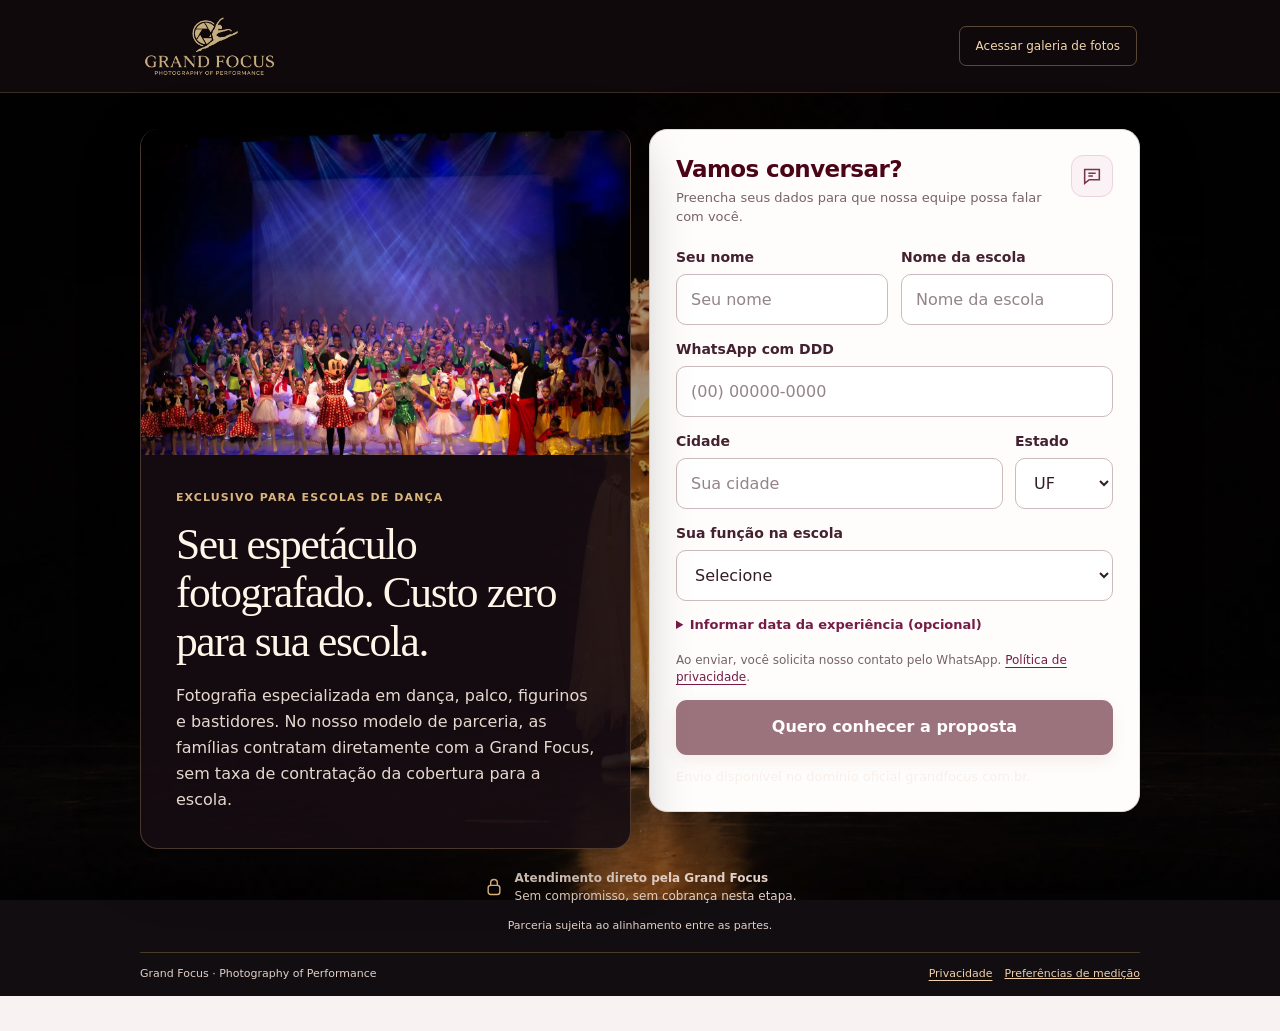
==== index.html @ 32902a0d "style: use wide desktop backdrop and feather portrait photo edges" ====
<!doctype html><html lang="pt-BR"><head><meta charset="utf-8"><meta name="viewport" content="width=device-width,initial-scale=1"><meta name="theme-color" content="#400617"><title>Fotografia de espetáculos de dança para escolas | Grand Focus</title><meta name="description" content="Fotografia especializada em dança, palco e bastidores. Conheça nosso modelo de parceria com escolas de dança."><link rel="canonical" href="https://www.grandfocus.com.br/"><link rel="icon" href="/assets/logo-icone.png"><meta property="og:title" content="Fotografia de espetáculos de dança para escolas | Grand Focus"><meta property="og:description" content="Fotografia especializada em dança, palco e bastidores. Conheça nosso modelo de parceria com escolas de dança."><meta property="og:url" content="https://www.grandfocus.com.br/"><link rel="stylesheet" href="/landing/form-first.css?v=20261119"><script src="/landing/config.js?v=20261119.3" defer></script><script src="/landing/landing.js?v=20261119.3" defer></script><style>.spectacle-cover{display:block;width:100%;height:auto;aspect-ratio:3/2;object-fit:cover;object-position:center bottom;background:#171124}@media(max-width:760px){.spectacle-cover{aspect-ratio:12/5;height:auto;object-position:center bottom}}</style><link rel="stylesheet" href="/landing/spectacle-carousel.css?v=3"><script defer src="/landing/spectacle-images.js?v=1"></script><script defer src="/landing/spectacle-carousel.js?v=3"></script></head><body class="gf-spectacle"><header class="brand"><div class="header-inner"><div class="brand-lockup"><img src="/assets/grand-focus-assinatura-ouro.png" alt="Grand Focus — Photography of Performance" width="194" height="62"></div><a class="header-note" style="text-decoration:underline;text-underline-offset:3px" href="https://galeria.grandfocus.com.br">Acessar galeria de fotos</a></div></header><main class="shell"><div class="composition"><section class="offer"><img class="spectacle-cover" src="/assets/capa-espetaculos.webp" width="1440" height="960" alt="Elenco de bailarinos reunido no palco ao final de um espetáculo de dança" fetchpriority="high" decoding="async"><div class="copy"><p class="eyebrow">EXCLUSIVO PARA ESCOLAS DE DANÇA</p><h1>Seu espetáculo fotografado. Custo zero para sua escola.</h1><p class="desc">Fotografia especializada em dança, palco, figurinos e bastidores. No nosso modelo de parceria, as famílias contratam diretamente com a Grand Focus, sem taxa de contratação da cobertura para a escola.</p></div></section><section class="form-panel" id="interesse"><div id="form-content"><div class="form-heading"><div><h2>Vamos conversar?</h2><p>Preencha seus dados para que nossa equipe possa falar com você.</p></div><span class="form-icon" aria-hidden="true"><svg viewBox="0 0 24 24" fill="none" stroke="currentColor" stroke-width="1.7" aria-hidden="true"><path d="M4 5h16v11H9l-5 4V5Z"/><path d="M8 9h8M8 12h5"/></svg></span></div><form id="lead-form" data-funnel="b2b" data-landing="b2b_spectacle_a" data-variant="a" data-offer="espetaculo" data-version="2026-11-18.2"><div class="fields"><label class="field "><span>Seu nome</span><input name="name" autocomplete="name" minlength="2" maxlength="100" required placeholder="Seu nome"></label><label class="field "><span>Nome da escola</span><input name="school_name" autocomplete="organization" minlength="2" maxlength="150" required placeholder="Nome da escola"></label><label class="field "><span>WhatsApp com DDD</span><input name="phone" type="tel" inputmode="tel" autocomplete="tel-national" maxlength="25" required placeholder="(00) 00000-0000"></label><div class="location"><label class="field "><span>Cidade</span><input name="city" autocomplete="address-level2" minlength="2" maxlength="100" required placeholder="Sua cidade"></label><label class="field "><span>Estado</span><select name="state" required><option value="">UF</option><option>AC</option><option>AL</option><option>AP</option><option>AM</option><option>BA</option><option>CE</option><option>DF</option><option>ES</option><option>GO</option><option>MA</option><option>MT</option><option>MS</option><option>MG</option><option>PA</option><option>PB</option><option>PR</option><option>PE</option><option>PI</option><option>RJ</option><option>RN</option><option>RS</option><option>RO</option><option>RR</option><option>SC</option><option>SP</option><option>SE</option><option>TO</option></select></label></div><label class="field "><span>Sua função na escola</span><select name="role" required><option value="">Selecione</option><option value="proprietaria">Proprietária(o)</option><option value="direcao">Direção</option><option value="coordenacao">Coordenação</option><option value="outra">Outra</option></select></label><input type="hidden" name="interest_type" value="espetaculo"><details class="optional"><summary>Informar data da experiência (opcional)</summary><label class="field "><span>Data prevista</span><input name="event_date" maxlength="100" placeholder="Ex.: 15 de dezembro"></label></details></div><div class="hp" aria-hidden="true"><label>Deixe vazio<input name="website" tabindex="-1" autocomplete="off"></label></div><p class="legal">Ao enviar, você solicita nosso contato pelo WhatsApp. <a href="/privacidade/">Política de privacidade</a>.</p><button type="submit" class="submit">Quero conhecer a proposta</button><p id="form-message" role="status" tabindex="-1"></p></form></div><div id="thank-you" class="thank-you" hidden tabindex="-1"><span class="tick">✓</span><h2>Recebemos seu interesse!</h2><p>Nossa equipe entrará em contato pelo WhatsApp para conhecer sua escola e apresentar nossa proposta.</p><p id="success-detail" class="legal"></p><a id="whatsapp-next" class="submit" hidden target="_blank" rel="noopener">Conversar no WhatsApp</a><span class="legal">Sem cobrança ou reserva automática.</span></div></section></div><div class="trust"><svg viewBox="0 0 24 24" fill="none" stroke="currentColor" stroke-width="1.7" aria-hidden="true"><rect x="5" y="10" width="14" height="11" rx="3"/><path d="M8 10V7a4 4 0 0 1 8 0v3"/></svg><div><strong>Atendimento direto pela Grand Focus</strong><span>Sem compromisso, sem cobrança nesta etapa.</span></div></div><p class="condition">Parceria sujeita ao alinhamento entre as partes.</p><footer><span>Grand Focus · Photography of Performance</span><div><a href="/privacidade/">Privacidade</a><button id="privacy-settings" type="button">Preferências de medição</button></div></footer><section id="consent" class="consent" hidden><h3>Preferências de medição</h3><p>O formulário funciona sem rastreamento. Você pode aceitar ou recusar a medição. A medição publicitária está desativada no momento.</p><div><button id="consent-no" type="button">Recusar</button><button id="consent-yes" type="button">Aceitar medição</button></div></section></main></body></html>
---- landing/form-first.css ----
/* Visual adapted directly from the approved Grand Focus contracting experiences:
   wine header, paper background, white rounded cards and readable form controls. */
:root{font-family:system-ui,-apple-system,"Segoe UI",sans-serif;--wine:#4b0416;--deep:#400617;--gold:#b58b45;--paper:#f8f3f2;--ink:#39232e;--muted:#76636b;--border:#e6d9d7;color-scheme:light;background:var(--paper);color:var(--ink)}
*{box-sizing:border-box}[hidden]{display:none!important}html{scroll-behavior:smooth}body{margin:0;min-height:100vh;font-size:16px;line-height:1.5;background:radial-gradient(ellipse at 50% 0%,#fffcf6 0%,#f8f3f2 56%)}input,select,button{font:inherit}a{color:#751c46;text-underline-offset:3px}button{cursor:pointer}button:disabled{opacity:.55;cursor:wait}button:focus-visible,a:focus-visible,input:focus-visible,select:focus-visible,summary:focus-visible{outline:3px solid #b98347;outline-offset:3px}
.brand{background:linear-gradient(110deg,#400617,#580e2d 58%,#400617);border-bottom:1px solid #b58b4590;color:#f0d4b0}.header-inner{max-width:1040px;min-height:76px;margin:0 auto;padding:12px 23px;display:flex;align-items:center;justify-content:space-between;gap:16px}.brand-lockup{display:flex;align-items:center;gap:11px}.brand-lockup img{width:44px;height:44px;object-fit:contain}.brand-lockup strong{font:600 25px/1.12 Georgia,"Times New Roman",serif;letter-spacing:.025em}.brand-lockup small{display:block;font-size:8px;font-weight:500;letter-spacing:.14em;margin-top:4px}.header-note{font-size:12px;color:#eed6b6}
.shell{width:min(100% - 32px,1000px);margin:20px auto 35px}.preview{font-size:11px;color:#776253;margin:0 4px 10px;text-align:right}.composition{display:grid;grid-template-columns:minmax(0,.88fr) minmax(0,1.12fr);gap:18px;align-items:start}.offer,.form-panel{min-width:0;background:#fff;border:1px solid var(--border);border-radius:18px;box-shadow:0 8px 26px #4b041608}.offer{position:relative;overflow:hidden;isolation:isolate;border-top:4px solid #783450;background:linear-gradient(128deg,#fffcf7,#fff 68%,#fff8f1);box-shadow:0 15px 34px #4b041610}.offer:after{content:"";position:absolute;top:-190px;right:-178px;width:300px;height:300px;border:1px solid #b58b4533;border-radius:50%;box-shadow:0 0 0 24px #b58b4509,0 0 0 52px #b58b4506;z-index:-1;pointer-events:none}.copy{padding:clamp(22px,3.2vw,35px)}.eyebrow{color:#956f48;letter-spacing:.10em;font-weight:750;font-size:11px;margin:0 0 13px}.copy h1{font:500 clamp(31px,3.4vw,45px)/1.12 Georgia,"Times New Roman",serif;color:var(--wine);letter-spacing:-.032em;margin:0 0 17px}.desc{font-size:16px;line-height:1.63;color:#584650;margin:0 0 22px}.region{display:flex;align-items:center;gap:9px;margin:0;color:#754f35;font-size:12px;line-height:1.4}.region svg{width:19px;height:19px;flex:none;color:#a37b49}.region span{padding:8px 0;border-top:1px solid #e9d9c4;border-bottom:1px solid #e9d9c4;flex:1}
.form-panel{padding:25px 26px}.form-heading{display:flex;justify-content:space-between;gap:10px;align-items:flex-start;margin-bottom:21px}.form-heading h2{font-size:23px;color:var(--wine);letter-spacing:-.025em;line-height:1.25;margin:0 0 5px;font-weight:750}.form-heading p{font-size:13px;color:var(--muted);line-height:1.45;margin:0}.form-icon{display:grid;width:42px;height:42px;place-items:center;flex:none;background:#fbf2f5;border:1px solid #ead4dd;border-radius:12px;color:#783450}.form-icon svg{width:22px;height:22px}.fields{display:grid;gap:14px}.field{display:block;min-width:0}.field span{font-size:14px;font-weight:650;color:#442131;display:block;margin:0 0 6px}.field input,.field select{display:block;width:100%;min-width:0;min-height:51px;border:1px solid #cbbabe;border-radius:10px;padding:13px 14px;background:#fff;color:#311e29;font-size:16px;line-height:1.3}.field input::placeholder{color:#93838a}.field input:focus,.field select:focus{border-color:#855674;box-shadow:0 0 0 3px #af7b9220;outline:none}.location{display:grid;grid-template-columns:minmax(0,1fr) 98px;gap:12px}.optional{font-size:13px;color:#751c46;margin:0 0 1px}.optional summary{cursor:pointer;font-weight:600}.optional .field{margin-top:12px}.check{display:flex;align-items:flex-start;gap:10px;font-size:14px;color:#513845}.check input{width:19px;height:19px;flex:none;accent-color:#651733;margin:2px 0 0}.legal{font-size:12px;color:#76636b;line-height:1.45;margin:16px 0 13px}.submit{display:block;width:100%;min-height:55px;text-align:center;text-decoration:none;background:#4b0416;color:#fff;border:0;border-radius:11px;padding:14px 17px;box-shadow:0 6px 17px #4b041621;font-size:16px;font-weight:750;line-height:1.35}.submit:hover{background:#79253b}.hp{position:absolute;width:1px;height:1px;overflow:hidden;clip-path:inset(50%)}#form-message{font-size:13px;margin:12px 0 0}#form-message:empty{display:none}#form-message[data-error=true]{background:#fff0f0;color:#a7192a;border:1px solid #e4b3b3;border-radius:8px;padding:10px}
.test-tools{display:flex;align-items:center;flex-wrap:wrap;gap:8px;margin-top:15px;padding-top:12px;border-top:1px solid #eee4e5}#test-note{margin:0;font-size:11px;color:#8a7275}#test-fill{border:1px solid #d4bfc9;border-radius:7px;background:#fff;color:var(--wine);padding:7px 10px;font-size:12px;font-weight:600;min-height:34px}.trust{display:flex;align-items:center;justify-content:center;gap:11px;margin:20px 0 0;color:#66545b}.trust svg{width:20px;height:20px;color:#957245;flex:none}.trust strong,.trust span{display:block;font-size:12px;line-height:1.5}.trust strong{color:#563144;font-weight:650}.condition{font-size:11px;text-align:center;color:#806b70;line-height:1.55;margin:12px auto 18px;max-width:650px}footer{border-top:1px solid #e6d9d7;padding:13px 0;display:flex;justify-content:space-between;gap:12px;flex-wrap:wrap;font-size:11px;color:#806b70}footer div{display:flex;flex-wrap:wrap;gap:12px}footer button{color:#751c46;background:transparent;border:0;text-decoration:underline;padding:0;font-size:inherit}.consent{padding:16px 20px;background:#fff;border:1px solid var(--border);border-radius:13px}.consent h3{font-size:16px;margin:0;color:var(--wine)}.consent p{font-size:13px;color:var(--muted)}.consent button{background:#fff;border:1px solid #d4bfc9;color:var(--wine);border-radius:9px;padding:10px 13px;margin-right:6px;font-weight:650;min-height:44px}.thank-you{text-align:center;padding:26px 7px}.tick{width:60px;height:60px;margin:0 auto 15px;border:1px solid #bad5c0;border-radius:50%;display:grid;place-items:center;color:#25663d;background:#f0faf3;font-size:30px}.thank-you h2{color:var(--wine);font:500 33px/1.12 Georgia,serif}.thank-you p{color:var(--muted);font-size:15px}.thank-you span.legal{display:block;margin-top:15px}
@media(min-width:850px){.fields{grid-template-columns:repeat(2,minmax(0,1fr));gap:14px 13px}.location,.optional,.check,.fields>.field:has(input[name=phone]){grid-column:1/-1}.fields>.field:has(input[name=name]):only-child{grid-column:1/-1}.fields>.field:has(select[name=role]){grid-column:1/-1}.fields>.field:has(select[name=interest_type]){grid-column:1/-1}.fields>input[type=hidden]{display:none}}
@media(max-width:760px){.header-inner{min-height:60px;padding:11px 15px}.brand-lockup{gap:8px}.brand-lockup img{height:35px;width:35px}.brand-lockup strong{font-size:20px}.brand-lockup small{font-size:7px;letter-spacing:.09em}.header-note{font-size:10px;max-width:85px;text-align:right}.shell{width:min(100% - 22px,600px);margin:9px auto 24px}.preview{font-size:10px;text-align:center;margin-bottom:8px}.composition{display:flex;flex-direction:column;gap:11px}.offer,.form-panel{width:100%;border-radius:15px}.copy{padding:18px 17px 17px}.eyebrow{font-size:10px;margin-bottom:8px}.copy h1{font-size:clamp(28px,7.6vw,36px);line-height:1.13;margin:0 0 11px}.desc{font-size:14px;line-height:1.55;margin:0 0 13px}.region{font-size:11px;gap:7px}.region span{padding:6px 0}.form-panel{padding:18px 16px}.form-heading{margin-bottom:16px}.form-heading h2{font-size:21px}.form-heading p{font-size:12px}.form-icon{width:36px;height:36px}.form-icon svg{width:19px;height:19px}.field span{font-size:14px}.fields{gap:12px}.trust{margin-top:17px}.condition{padding:0 7px}footer{justify-content:center;text-align:center}.submit{font-size:16px}.location{grid-template-columns:minmax(0,1fr) 83px;gap:8px}}
@media(prefers-reduced-motion:reduce){html{scroll-behavior:auto}}
---- landing/spectacle-carousel.css ----
/* Spectacle pages only; fixed background and unobtrusive slide strip. */
body.gf-spectacle{background:#110d10;color:#f8efe8;position:relative;isolation:isolate}
body.gf-spectacle::before{content:"";position:fixed;inset:0;z-index:-1;pointer-events:none;background:linear-gradient(90deg,rgba(15,10,13,.95) 0%,rgba(15,10,13,.79) 29%,rgba(15,10,13,.38) 70%,rgba(15,10,13,.48) 100%),url("/assets/espetaculos-carousel/foto-10.webp") 87% 45%/auto 115% no-repeat #100b0e}
.gf-spectacle .brand{background:rgba(20,12,16,.76);border-bottom:1px solid #e8b97833}
.gf-spectacle .header-inner{min-height:92px}
.gf-spectacle .brand-lockup img{width:194px;height:62px;object-fit:contain;object-position:left center}
.gf-spectacle .header-note{color:#f2d8ae;text-decoration:none!important;border:1px solid #d4af7760;border-radius:7px;padding:10px 16px;font-size:12px;max-width:none}
.gf-spectacle .shell{margin-top:36px}
.gf-spectacle .offer{border:1px solid #d9b27d44;border-top:0;background:rgba(22,13,18,.91);box-shadow:0 18px 60px #0005}
.gf-spectacle .offer::after{display:none}
.gf-spectacle .copy h1{color:#fff6e9}
.gf-spectacle .eyebrow{color:#d9b47e}
.gf-spectacle .desc{color:#e7d8cf;margin-bottom:0}
.gf-spectacle .form-panel{background:#fffdfb;box-shadow:0 18px 60px #0005}
.gf-spectacle .trust,.gf-spectacle .trust strong,.gf-spectacle .condition,.gf-spectacle footer,.gf-spectacle .preview{color:#e2d0c5}
.gf-spectacle .trust svg{color:#e4bd85}
.gf-spectacle footer{border-color:#e8b97844}
.gf-spectacle footer a,.gf-spectacle footer button{color:#f0d1a9}
.gf-hero-carousel{position:relative;overflow:hidden;background:#080608;isolation:isolate;aspect-ratio:3/2}
.gf-hero-track{width:100%;height:100%;display:flex;overflow-x:auto;overflow-y:hidden;scroll-snap-type:x mandatory;scrollbar-width:none;overscroll-behavior-x:contain;touch-action:pan-x pan-y;cursor:grab}
.gf-hero-track::-webkit-scrollbar{display:none}
.gf-hero-track.gf-dragging{scroll-snap-type:none;cursor:grabbing;user-select:none}
.gf-hero-track:focus-visible{outline:2px solid #e9c18c;outline-offset:-3px}
.gf-hero-slide{flex:0 0 100%;height:100%;min-width:0;position:relative;scroll-snap-align:center;scroll-snap-stop:always;overflow:hidden;background:#080608}
.gf-hero-slide img,.gf-hero-slide img.spectacle-cover{display:block;width:100%;height:100%;aspect-ratio:auto;object-fit:contain;object-position:center;user-select:none;-webkit-user-drag:none}
.gf-spectacle .offer>img.spectacle-cover{aspect-ratio:3/2;object-fit:contain;background:#080608}
@media(min-width:761px){body.gf-spectacle::before{background:linear-gradient(180deg,rgba(8,6,8,.12),rgba(8,6,8,.26)),url("/assets/fundo-bailarina-desktop.webp") center center/cover no-repeat #080608}}
@media(min-width:1000px){.gf-spectacle .composition{grid-template-columns:minmax(0,1fr) minmax(0,1fr)}}
@media(max-width:760px){.gf-spectacle .header-inner{min-height:68px}.gf-spectacle .brand-lockup img{width:145px;height:47px}.gf-spectacle .header-note{font-size:10px;padding:8px 10px;text-align:center}.gf-spectacle .shell{margin-top:12px}body.gf-spectacle::before{background:linear-gradient(180deg,#100b0e99,#100b0ebd),url("/assets/espetaculos-carousel/foto-10.webp") center top/cover no-repeat #100b0e}}
@media(prefers-reduced-motion:reduce){.gf-hero-track{scroll-behavior:auto!important}}

/* Portrait photographs blend into the dark slide only at the actual photo edges. */
.gf-hero-slide.gf-portrait{display:flex;justify-content:center;align-items:center}
.gf-hero-slide.gf-portrait img{flex:0 0 auto;width:auto;height:100%;max-width:100%;object-fit:contain;-webkit-mask-image:linear-gradient(to right,transparent 0%,rgba(0,0,0,.82) 3%,#000 7%,#000 93%,rgba(0,0,0,.82) 97%,transparent 100%);mask-image:linear-gradient(to right,transparent 0%,rgba(0,0,0,.82) 3%,#000 7%,#000 93%,rgba(0,0,0,.82) 97%,transparent 100%)}
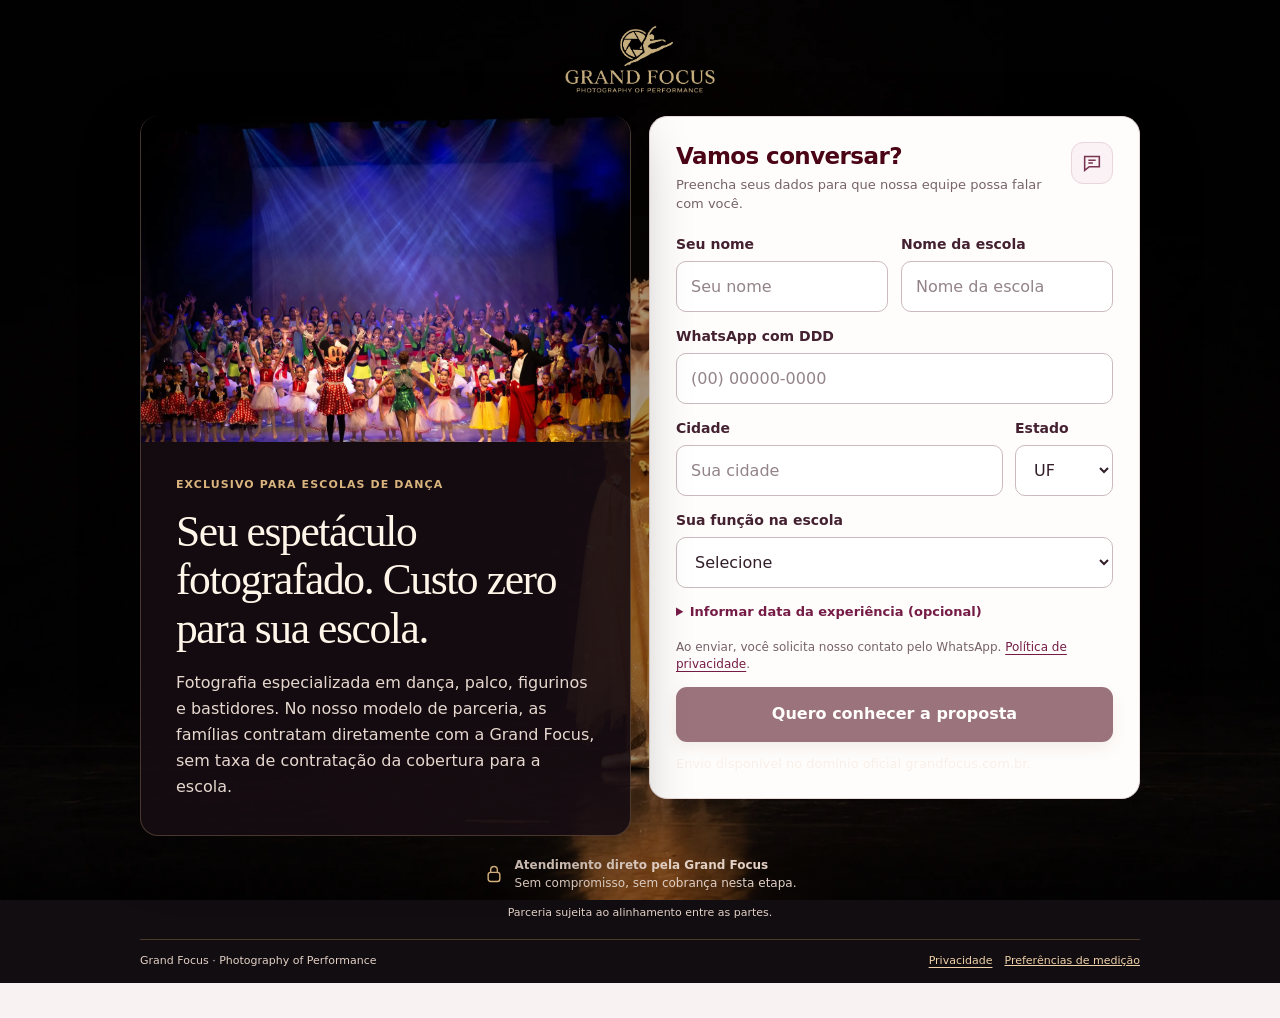
==== commit 6b5b96dc: "style: integrate Grand Focus masthead with page background and remove gallery CTA" ====
--- a/index.html
+++ b/index.html
@@ -1 +1 @@
-<!doctype html><html lang="pt-BR"><head><meta charset="utf-8"><meta name="viewport" content="width=device-width,initial-scale=1"><meta name="theme-color" content="#400617"><title>Fotografia de espetáculos de dança para escolas | Grand Focus</title><meta name="description" content="Fotografia especializada em dança, palco e bastidores. Conheça nosso modelo de parceria com escolas de dança."><link rel="canonical" href="https://www.grandfocus.com.br/"><link rel="icon" href="/assets/logo-icone.png"><meta property="og:title" content="Fotografia de espetáculos de dança para escolas | Grand Focus"><meta property="og:description" content="Fotografia especializada em dança, palco e bastidores. Conheça nosso modelo de parceria com escolas de dança."><meta property="og:url" content="https://www.grandfocus.com.br/"><link rel="stylesheet" href="/landing/form-first.css?v=20261119"><script src="/landing/config.js?v=20261119.3" defer></script><script src="/landing/landing.js?v=20261119.3" defer></script><style>.spectacle-cover{display:block;width:100%;height:auto;aspect-ratio:3/2;object-fit:cover;object-position:center bottom;background:#171124}@media(max-width:760px){.spectacle-cover{aspect-ratio:12/5;height:auto;object-position:center bottom}}</style><link rel="stylesheet" href="/landing/spectacle-carousel.css?v=3"><script defer src="/landing/spectacle-images.js?v=1"></script><script defer src="/landing/spectacle-carousel.js?v=3"></script></head><body class="gf-spectacle"><header class="brand"><div class="header-inner"><div class="brand-lockup"><img src="/assets/grand-focus-assinatura-ouro.png" alt="Grand Focus — Photography of Performance" width="194" height="62"></div><a class="header-note" style="text-decoration:underline;text-underline-offset:3px" href="https://galeria.grandfocus.com.br">Acessar galeria de fotos</a></div></header><main class="shell"><div class="composition"><section class="offer"><img class="spectacle-cover" src="/assets/capa-espetaculos.webp" width="1440" height="960" alt="Elenco de bailarinos reunido no palco ao final de um espetáculo de dança" fetchpriority="high" decoding="async"><div class="copy"><p class="eyebrow">EXCLUSIVO PARA ESCOLAS DE DANÇA</p><h1>Seu espetáculo fotografado. Custo zero para sua escola.</h1><p class="desc">Fotografia especializada em dança, palco, figurinos e bastidores. No nosso modelo de parceria, as famílias contratam diretamente com a Grand Focus, sem taxa de contratação da cobertura para a escola.</p></div></section><section class="form-panel" id="interesse"><div id="form-content"><div class="form-heading"><div><h2>Vamos conversar?</h2><p>Preencha seus dados para que nossa equipe possa falar com você.</p></div><span class="form-icon" aria-hidden="true"><svg viewBox="0 0 24 24" fill="none" stroke="currentColor" stroke-width="1.7" aria-hidden="true"><path d="M4 5h16v11H9l-5 4V5Z"/><path d="M8 9h8M8 12h5"/></svg></span></div><form id="lead-form" data-funnel="b2b" data-landing="b2b_spectacle_a" data-variant="a" data-offer="espetaculo" data-version="2026-11-18.2"><div class="fields"><label class="field "><span>Seu nome</span><input name="name" autocomplete="name" minlength="2" maxlength="100" required placeholder="Seu nome"></label><label class="field "><span>Nome da escola</span><input name="school_name" autocomplete="organization" minlength="2" maxlength="150" required placeholder="Nome da escola"></label><label class="field "><span>WhatsApp com DDD</span><input name="phone" type="tel" inputmode="tel" autocomplete="tel-national" maxlength="25" required placeholder="(00) 00000-0000"></label><div class="location"><label class="field "><span>Cidade</span><input name="city" autocomplete="address-level2" minlength="2" maxlength="100" required placeholder="Sua cidade"></label><label class="field "><span>Estado</span><select name="state" required><option value="">UF</option><option>AC</option><option>AL</option><option>AP</option><option>AM</option><option>BA</option><option>CE</option><option>DF</option><option>ES</option><option>GO</option><option>MA</option><option>MT</option><option>MS</option><option>MG</option><option>PA</option><option>PB</option><option>PR</option><option>PE</option><option>PI</option><option>RJ</option><option>RN</option><option>RS</option><option>RO</option><option>RR</option><option>SC</option><option>SP</option><option>SE</option><option>TO</option></select></label></div><label class="field "><span>Sua função na escola</span><select name="role" required><option value="">Selecione</option><option value="proprietaria">Proprietária(o)</option><option value="direcao">Direção</option><option value="coordenacao">Coordenação</option><option value="outra">Outra</option></select></label><input type="hidden" name="interest_type" value="espetaculo"><details class="optional"><summary>Informar data da experiência (opcional)</summary><label class="field "><span>Data prevista</span><input name="event_date" maxlength="100" placeholder="Ex.: 15 de dezembro"></label></details></div><div class="hp" aria-hidden="true"><label>Deixe vazio<input name="website" tabindex="-1" autocomplete="off"></label></div><p class="legal">Ao enviar, você solicita nosso contato pelo WhatsApp. <a href="/privacidade/">Política de privacidade</a>.</p><button type="submit" class="submit">Quero conhecer a proposta</button><p id="form-message" role="status" tabindex="-1"></p></form></div><div id="thank-you" class="thank-you" hidden tabindex="-1"><span class="tick">✓</span><h2>Recebemos seu interesse!</h2><p>Nossa equipe entrará em contato pelo WhatsApp para conhecer sua escola e apresentar nossa proposta.</p><p id="success-detail" class="legal"></p><a id="whatsapp-next" class="submit" hidden target="_blank" rel="noopener">Conversar no WhatsApp</a><span class="legal">Sem cobrança ou reserva automática.</span></div></section></div><div class="trust"><svg viewBox="0 0 24 24" fill="none" stroke="currentColor" stroke-width="1.7" aria-hidden="true"><rect x="5" y="10" width="14" height="11" rx="3"/><path d="M8 10V7a4 4 0 0 1 8 0v3"/></svg><div><strong>Atendimento direto pela Grand Focus</strong><span>Sem compromisso, sem cobrança nesta etapa.</span></div></div><p class="condition">Parceria sujeita ao alinhamento entre as partes.</p><footer><span>Grand Focus · Photography of Performance</span><div><a href="/privacidade/">Privacidade</a><button id="privacy-settings" type="button">Preferências de medição</button></div></footer><section id="consent" class="consent" hidden><h3>Preferências de medição</h3><p>O formulário funciona sem rastreamento. Você pode aceitar ou recusar a medição. A medição publicitária está desativada no momento.</p><div><button id="consent-no" type="button">Recusar</button><button id="consent-yes" type="button">Aceitar medição</button></div></section></main></body></html>+<!doctype html><html lang="pt-BR"><head><meta charset="utf-8"><meta name="viewport" content="width=device-width,initial-scale=1"><meta name="theme-color" content="#400617"><title>Fotografia de espetáculos de dança para escolas | Grand Focus</title><meta name="description" content="Fotografia especializada em dança, palco e bastidores. Conheça nosso modelo de parceria com escolas de dança."><link rel="canonical" href="https://www.grandfocus.com.br/"><link rel="icon" href="/assets/logo-icone.png"><meta property="og:title" content="Fotografia de espetáculos de dança para escolas | Grand Focus"><meta property="og:description" content="Fotografia especializada em dança, palco e bastidores. Conheça nosso modelo de parceria com escolas de dança."><meta property="og:url" content="https://www.grandfocus.com.br/"><link rel="stylesheet" href="/landing/form-first.css?v=20261119"><script src="/landing/config.js?v=20261119.3" defer></script><script src="/landing/landing.js?v=20261119.3" defer></script><style>.spectacle-cover{display:block;width:100%;height:auto;aspect-ratio:3/2;object-fit:cover;object-position:center bottom;background:#171124}@media(max-width:760px){.spectacle-cover{aspect-ratio:12/5;height:auto;object-position:center bottom}}</style><link rel="stylesheet" href="/landing/spectacle-carousel.css?v=4"><script defer src="/landing/spectacle-images.js?v=1"></script><script defer src="/landing/spectacle-carousel.js?v=3"></script></head><body class="gf-spectacle"><header class="gf-integrated-brand" aria-label="Grand Focus"><img src="/assets/grand-focus-assinatura-ouro.png" alt="Grand Focus — Photography of Performance" width="216" height="69" decoding="async"></header><main class="shell"><div class="composition"><section class="offer"><img class="spectacle-cover" src="/assets/capa-espetaculos.webp" width="1440" height="960" alt="Elenco de bailarinos reunido no palco ao final de um espetáculo de dança" fetchpriority="high" decoding="async"><div class="copy"><p class="eyebrow">EXCLUSIVO PARA ESCOLAS DE DANÇA</p><h1>Seu espetáculo fotografado. Custo zero para sua escola.</h1><p class="desc">Fotografia especializada em dança, palco, figurinos e bastidores. No nosso modelo de parceria, as famílias contratam diretamente com a Grand Focus, sem taxa de contratação da cobertura para a escola.</p></div></section><section class="form-panel" id="interesse"><div id="form-content"><div class="form-heading"><div><h2>Vamos conversar?</h2><p>Preencha seus dados para que nossa equipe possa falar com você.</p></div><span class="form-icon" aria-hidden="true"><svg viewBox="0 0 24 24" fill="none" stroke="currentColor" stroke-width="1.7" aria-hidden="true"><path d="M4 5h16v11H9l-5 4V5Z"/><path d="M8 9h8M8 12h5"/></svg></span></div><form id="lead-form" data-funnel="b2b" data-landing="b2b_spectacle_a" data-variant="a" data-offer="espetaculo" data-version="2026-11-18.2"><div class="fields"><label class="field "><span>Seu nome</span><input name="name" autocomplete="name" minlength="2" maxlength="100" required placeholder="Seu nome"></label><label class="field "><span>Nome da escola</span><input name="school_name" autocomplete="organization" minlength="2" maxlength="150" required placeholder="Nome da escola"></label><label class="field "><span>WhatsApp com DDD</span><input name="phone" type="tel" inputmode="tel" autocomplete="tel-national" maxlength="25" required placeholder="(00) 00000-0000"></label><div class="location"><label class="field "><span>Cidade</span><input name="city" autocomplete="address-level2" minlength="2" maxlength="100" required placeholder="Sua cidade"></label><label class="field "><span>Estado</span><select name="state" required><option value="">UF</option><option>AC</option><option>AL</option><option>AP</option><option>AM</option><option>BA</option><option>CE</option><option>DF</option><option>ES</option><option>GO</option><option>MA</option><option>MT</option><option>MS</option><option>MG</option><option>PA</option><option>PB</option><option>PR</option><option>PE</option><option>PI</option><option>RJ</option><option>RN</option><option>RS</option><option>RO</option><option>RR</option><option>SC</option><option>SP</option><option>SE</option><option>TO</option></select></label></div><label class="field "><span>Sua função na escola</span><select name="role" required><option value="">Selecione</option><option value="proprietaria">Proprietária(o)</option><option value="direcao">Direção</option><option value="coordenacao">Coordenação</option><option value="outra">Outra</option></select></label><input type="hidden" name="interest_type" value="espetaculo"><details class="optional"><summary>Informar data da experiência (opcional)</summary><label class="field "><span>Data prevista</span><input name="event_date" maxlength="100" placeholder="Ex.: 15 de dezembro"></label></details></div><div class="hp" aria-hidden="true"><label>Deixe vazio<input name="website" tabindex="-1" autocomplete="off"></label></div><p class="legal">Ao enviar, você solicita nosso contato pelo WhatsApp. <a href="/privacidade/">Política de privacidade</a>.</p><button type="submit" class="submit">Quero conhecer a proposta</button><p id="form-message" role="status" tabindex="-1"></p></form></div><div id="thank-you" class="thank-you" hidden tabindex="-1"><span class="tick">✓</span><h2>Recebemos seu interesse!</h2><p>Nossa equipe entrará em contato pelo WhatsApp para conhecer sua escola e apresentar nossa proposta.</p><p id="success-detail" class="legal"></p><a id="whatsapp-next" class="submit" hidden target="_blank" rel="noopener">Conversar no WhatsApp</a><span class="legal">Sem cobrança ou reserva automática.</span></div></section></div><div class="trust"><svg viewBox="0 0 24 24" fill="none" stroke="currentColor" stroke-width="1.7" aria-hidden="true"><rect x="5" y="10" width="14" height="11" rx="3"/><path d="M8 10V7a4 4 0 0 1 8 0v3"/></svg><div><strong>Atendimento direto pela Grand Focus</strong><span>Sem compromisso, sem cobrança nesta etapa.</span></div></div><p class="condition">Parceria sujeita ao alinhamento entre as partes.</p><footer><span>Grand Focus · Photography of Performance</span><div><a href="/privacidade/">Privacidade</a><button id="privacy-settings" type="button">Preferências de medição</button></div></footer><section id="consent" class="consent" hidden><h3>Preferências de medição</h3><p>O formulário funciona sem rastreamento. Você pode aceitar ou recusar a medição. A medição publicitária está desativada no momento.</p><div><button id="consent-no" type="button">Recusar</button><button id="consent-yes" type="button">Aceitar medição</button></div></section></main></body></html>
--- a/landing/spectacle-carousel.css
+++ b/landing/spectacle-carousel.css
@@ -32,3 +32,9 @@
 /* Portrait photographs blend into the dark slide only at the actual photo edges. */
 .gf-hero-slide.gf-portrait{display:flex;justify-content:center;align-items:center}
 .gf-hero-slide.gf-portrait img{flex:0 0 auto;width:auto;height:100%;max-width:100%;object-fit:contain;-webkit-mask-image:linear-gradient(to right,transparent 0%,rgba(0,0,0,.82) 3%,#000 7%,#000 93%,rgba(0,0,0,.82) 97%,transparent 100%);mask-image:linear-gradient(to right,transparent 0%,rgba(0,0,0,.82) 3%,#000 7%,#000 93%,rgba(0,0,0,.82) 97%,transparent 100%)}
+
+/* Integrated masthead — no separate strip or secondary call to action. */
+.gf-spectacle .gf-integrated-brand{width:min(100% - 32px,1000px);margin:0 auto;padding:23px 0 11px;display:flex;justify-content:center;align-items:center;background:transparent;border:0;box-shadow:none}
+.gf-integrated-brand img{display:block;width:clamp(176px,20vw,216px);height:auto;max-height:72px;object-fit:contain;filter:drop-shadow(0 2px 9px rgba(0,0,0,.22))}
+.gf-spectacle .shell{margin-top:10px}
+@media(max-width:760px){.gf-spectacle .gf-integrated-brand{width:calc(100% - 22px);padding:15px 0 7px}.gf-integrated-brand img{width:158px;max-height:48px}.gf-spectacle .shell{margin-top:6px}}
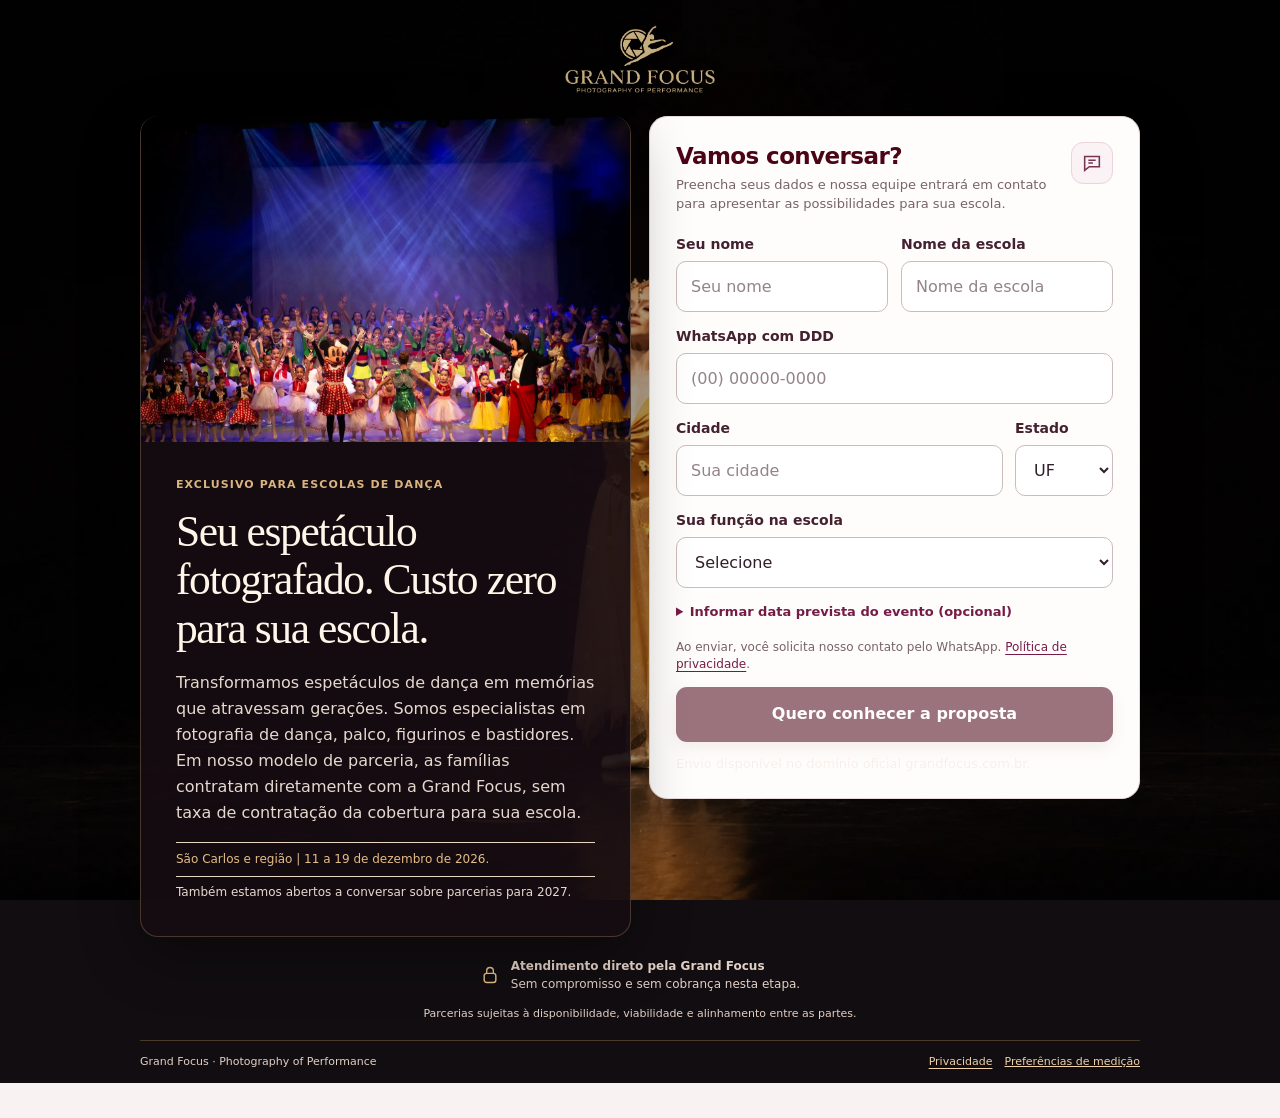
==== commit db226a31: "feat: four definitive school acquisition pages and consent-aware attribution" ====
--- a/index.html
+++ b/index.html
@@ -1 +1 @@
-<!doctype html><html lang="pt-BR"><head><meta charset="utf-8"><meta name="viewport" content="width=device-width,initial-scale=1"><meta name="theme-color" content="#400617"><title>Fotografia de espetáculos de dança para escolas | Grand Focus</title><meta name="description" content="Fotografia especializada em dança, palco e bastidores. Conheça nosso modelo de parceria com escolas de dança."><link rel="canonical" href="https://www.grandfocus.com.br/"><link rel="icon" href="/assets/logo-icone.png"><meta property="og:title" content="Fotografia de espetáculos de dança para escolas | Grand Focus"><meta property="og:description" content="Fotografia especializada em dança, palco e bastidores. Conheça nosso modelo de parceria com escolas de dança."><meta property="og:url" content="https://www.grandfocus.com.br/"><link rel="stylesheet" href="/landing/form-first.css?v=20261119"><script src="/landing/config.js?v=20261119.3" defer></script><script src="/landing/landing.js?v=20261119.3" defer></script><style>.spectacle-cover{display:block;width:100%;height:auto;aspect-ratio:3/2;object-fit:cover;object-position:center bottom;background:#171124}@media(max-width:760px){.spectacle-cover{aspect-ratio:12/5;height:auto;object-position:center bottom}}</style><link rel="stylesheet" href="/landing/spectacle-carousel.css?v=4"><script defer src="/landing/spectacle-images.js?v=1"></script><script defer src="/landing/spectacle-carousel.js?v=3"></script></head><body class="gf-spectacle"><header class="gf-integrated-brand" aria-label="Grand Focus"><img src="/assets/grand-focus-assinatura-ouro.png" alt="Grand Focus — Photography of Performance" width="216" height="69" decoding="async"></header><main class="shell"><div class="composition"><section class="offer"><img class="spectacle-cover" src="/assets/capa-espetaculos.webp" width="1440" height="960" alt="Elenco de bailarinos reunido no palco ao final de um espetáculo de dança" fetchpriority="high" decoding="async"><div class="copy"><p class="eyebrow">EXCLUSIVO PARA ESCOLAS DE DANÇA</p><h1>Seu espetáculo fotografado. Custo zero para sua escola.</h1><p class="desc">Fotografia especializada em dança, palco, figurinos e bastidores. No nosso modelo de parceria, as famílias contratam diretamente com a Grand Focus, sem taxa de contratação da cobertura para a escola.</p></div></section><section class="form-panel" id="interesse"><div id="form-content"><div class="form-heading"><div><h2>Vamos conversar?</h2><p>Preencha seus dados para que nossa equipe possa falar com você.</p></div><span class="form-icon" aria-hidden="true"><svg viewBox="0 0 24 24" fill="none" stroke="currentColor" stroke-width="1.7" aria-hidden="true"><path d="M4 5h16v11H9l-5 4V5Z"/><path d="M8 9h8M8 12h5"/></svg></span></div><form id="lead-form" data-funnel="b2b" data-landing="b2b_spectacle_a" data-variant="a" data-offer="espetaculo" data-version="2026-11-18.2"><div class="fields"><label class="field "><span>Seu nome</span><input name="name" autocomplete="name" minlength="2" maxlength="100" required placeholder="Seu nome"></label><label class="field "><span>Nome da escola</span><input name="school_name" autocomplete="organization" minlength="2" maxlength="150" required placeholder="Nome da escola"></label><label class="field "><span>WhatsApp com DDD</span><input name="phone" type="tel" inputmode="tel" autocomplete="tel-national" maxlength="25" required placeholder="(00) 00000-0000"></label><div class="location"><label class="field "><span>Cidade</span><input name="city" autocomplete="address-level2" minlength="2" maxlength="100" required placeholder="Sua cidade"></label><label class="field "><span>Estado</span><select name="state" required><option value="">UF</option><option>AC</option><option>AL</option><option>AP</option><option>AM</option><option>BA</option><option>CE</option><option>DF</option><option>ES</option><option>GO</option><option>MA</option><option>MT</option><option>MS</option><option>MG</option><option>PA</option><option>PB</option><option>PR</option><option>PE</option><option>PI</option><option>RJ</option><option>RN</option><option>RS</option><option>RO</option><option>RR</option><option>SC</option><option>SP</option><option>SE</option><option>TO</option></select></label></div><label class="field "><span>Sua função na escola</span><select name="role" required><option value="">Selecione</option><option value="proprietaria">Proprietária(o)</option><option value="direcao">Direção</option><option value="coordenacao">Coordenação</option><option value="outra">Outra</option></select></label><input type="hidden" name="interest_type" value="espetaculo"><details class="optional"><summary>Informar data da experiência (opcional)</summary><label class="field "><span>Data prevista</span><input name="event_date" maxlength="100" placeholder="Ex.: 15 de dezembro"></label></details></div><div class="hp" aria-hidden="true"><label>Deixe vazio<input name="website" tabindex="-1" autocomplete="off"></label></div><p class="legal">Ao enviar, você solicita nosso contato pelo WhatsApp. <a href="/privacidade/">Política de privacidade</a>.</p><button type="submit" class="submit">Quero conhecer a proposta</button><p id="form-message" role="status" tabindex="-1"></p></form></div><div id="thank-you" class="thank-you" hidden tabindex="-1"><span class="tick">✓</span><h2>Recebemos seu interesse!</h2><p>Nossa equipe entrará em contato pelo WhatsApp para conhecer sua escola e apresentar nossa proposta.</p><p id="success-detail" class="legal"></p><a id="whatsapp-next" class="submit" hidden target="_blank" rel="noopener">Conversar no WhatsApp</a><span class="legal">Sem cobrança ou reserva automática.</span></div></section></div><div class="trust"><svg viewBox="0 0 24 24" fill="none" stroke="currentColor" stroke-width="1.7" aria-hidden="true"><rect x="5" y="10" width="14" height="11" rx="3"/><path d="M8 10V7a4 4 0 0 1 8 0v3"/></svg><div><strong>Atendimento direto pela Grand Focus</strong><span>Sem compromisso, sem cobrança nesta etapa.</span></div></div><p class="condition">Parceria sujeita ao alinhamento entre as partes.</p><footer><span>Grand Focus · Photography of Performance</span><div><a href="/privacidade/">Privacidade</a><button id="privacy-settings" type="button">Preferências de medição</button></div></footer><section id="consent" class="consent" hidden><h3>Preferências de medição</h3><p>O formulário funciona sem rastreamento. Você pode aceitar ou recusar a medição. A medição publicitária está desativada no momento.</p><div><button id="consent-no" type="button">Recusar</button><button id="consent-yes" type="button">Aceitar medição</button></div></section></main></body></html>+<!doctype html><html lang="pt-BR"><head><meta charset="utf-8"><meta name="viewport" content="width=device-width,initial-scale=1"><meta name="theme-color" content="#400617"><title>Seu espetáculo fotografado. Custo zero para sua escola. | Grand Focus</title><meta name="description" content="Transformamos espetáculos de dança em memórias que atravessam gerações. Somos especialistas em fotografia de dança, palco, figurinos e bastidores. Em nosso modelo de parceria, as famílias contratam diretamente com a Grand Focus, sem taxa de contratação da cobertura para sua escola."><link rel="canonical" href="https://www.grandfocus.com.br/"><link rel="icon" href="/assets/logo-icone.png"><meta property="og:title" content="Seu espetáculo fotografado. Custo zero para sua escola. | Grand Focus"><meta property="og:description" content="Transformamos espetáculos de dança em memórias que atravessam gerações. Somos especialistas em fotografia de dança, palco, figurinos e bastidores. Em nosso modelo de parceria, as famílias contratam diretamente com a Grand Focus, sem taxa de contratação da cobertura para sua escola."><meta property="og:url" content="https://www.grandfocus.com.br/"><link rel="stylesheet" href="/landing/form-first.css?v=20261119"><script src="/landing/config.js?v=20261119.4" defer></script><script src="/landing/landing.js?v=20261119.4" defer></script><style>.spectacle-cover{display:block;width:100%;height:auto;aspect-ratio:3/2;object-fit:cover;object-position:center bottom;background:#171124}@media(max-width:760px){.spectacle-cover{aspect-ratio:12/5;height:auto;object-position:center bottom}}</style><link rel="stylesheet" href="/landing/spectacle-carousel.css?v=4"><script defer src="/landing/spectacle-images.js?v=1"></script><script defer src="/landing/spectacle-carousel.js?v=3"></script></head><body class="gf-spectacle"><header class="gf-integrated-brand" aria-label="Grand Focus"><img src="/assets/grand-focus-assinatura-ouro.png" alt="Grand Focus — Photography of Performance" width="216" height="69" decoding="async"></header><main class="shell"><div class="composition"><section class="offer"><img class="spectacle-cover" src="/assets/capa-espetaculos.webp" width="1440" height="960" alt="Elenco de bailarinos reunido no palco ao final de um espetáculo de dança" fetchpriority="high" decoding="async"><div class="copy"><p class="eyebrow">EXCLUSIVO PARA ESCOLAS DE DANÇA</p><h1>Seu espetáculo fotografado. Custo zero para sua escola.</h1><p class="desc">Transformamos espetáculos de dança em memórias que atravessam gerações. Somos especialistas em fotografia de dança, palco, figurinos e bastidores. Em nosso modelo de parceria, as famílias contratam diretamente com a Grand Focus, sem taxa de contratação da cobertura para sua escola.</p><p class="region" style="color:#e4bd85;margin-top:16px"><span data-seasonal>São Carlos e região | 11 a 19 de dezembro de 2026.</span></p><p class="region" style="color:#e7d8cf;margin-top:7px">Também estamos abertos a conversar sobre parcerias para 2027.</p></div></section><section class="form-panel" id="interesse"><div id="form-content"><div class="form-heading"><div><h2>Vamos conversar?</h2><p>Preencha seus dados e nossa equipe entrará em contato para apresentar as possibilidades para sua escola.</p></div><span class="form-icon" aria-hidden="true"><svg viewBox="0 0 24 24" fill="none" stroke="currentColor" stroke-width="1.7" aria-hidden="true"><path d="M4 5h16v11H9l-5 4V5Z"/><path d="M8 9h8M8 12h5"/></svg></span></div><form id="lead-form" data-funnel="b2b" data-landing="b2b_spectacle_a" data-variant="a" data-offer="espetaculo" data-version="2026-11-18.2"><div class="fields"><label class="field "><span>Seu nome</span><input name="name" autocomplete="name" minlength="2" maxlength="100" required placeholder="Seu nome"></label><label class="field "><span>Nome da escola</span><input name="school_name" autocomplete="organization" minlength="2" maxlength="150" required placeholder="Nome da escola"></label><label class="field "><span>WhatsApp com DDD</span><input name="phone" type="tel" inputmode="tel" autocomplete="tel-national" maxlength="25" required placeholder="(00) 00000-0000"></label><div class="location"><label class="field "><span>Cidade</span><input name="city" autocomplete="address-level2" minlength="2" maxlength="100" required placeholder="Sua cidade"></label><label class="field "><span>Estado</span><select name="state" required><option value="">UF</option><option>AC</option><option>AL</option><option>AP</option><option>AM</option><option>BA</option><option>CE</option><option>DF</option><option>ES</option><option>GO</option><option>MA</option><option>MT</option><option>MS</option><option>MG</option><option>PA</option><option>PB</option><option>PR</option><option>PE</option><option>PI</option><option>RJ</option><option>RN</option><option>RS</option><option>RO</option><option>RR</option><option>SC</option><option>SP</option><option>SE</option><option>TO</option></select></label></div><label class="field "><span>Sua função na escola</span><select name="role" required><option value="">Selecione</option><option value="proprietaria">Proprietária(o)</option><option value="direcao">Direção</option><option value="coordenacao">Coordenação</option><option value="outra">Outra</option></select></label><input type="hidden" name="interest_type" value="espetaculo"><details class="optional"><summary>Informar data prevista do evento (opcional)</summary><label class="field "><span>Data prevista</span><input name="event_date" maxlength="100" placeholder="Ex.: 15 de dezembro"></label></details></div><div class="hp" aria-hidden="true"><label>Deixe vazio<input name="website" tabindex="-1" autocomplete="off"></label></div><p class="legal">Ao enviar, você solicita nosso contato pelo WhatsApp. <a href="/privacidade/">Política de privacidade</a>.</p><section id="consent" class="consent" hidden><h3>Preferências de medição</h3><p>O formulário funciona sem medição publicitária. Você pode aceitar ou recusar e alterar sua escolha a qualquer momento. A medição é opcional e usa a tag do Google Ads e identificadores de anúncio para avaliar a origem do cadastro.</p><div><button id="consent-no" type="button">Recusar</button><button id="consent-yes" type="button">Aceitar medição</button></div></section><button type="submit" class="submit">Quero conhecer a proposta</button><p id="form-message" role="status" tabindex="-1"></p><div id="test-tools" class="test-tools" hidden><button id="test-fill" type="button">Preencher dados fictícios</button><p id="test-note">Prévia interna: somente cadastro fictício, sem conversão.</p></div></form></div><div id="thank-you" class="thank-you" hidden tabindex="-1"><span class="tick">✓</span><h2>Recebemos seu interesse!</h2><p>Em breve, nossa equipe entrará em contato pelo WhatsApp. Será um prazer conhecer a história da sua escola.</p><p id="success-detail" class="legal"></p><a id="whatsapp-next" class="submit" hidden target="_blank" rel="noopener">Conversar no WhatsApp</a><span class="legal">Sem cobrança ou reserva automática.</span></div></section></div><div class="trust"><svg viewBox="0 0 24 24" fill="none" stroke="currentColor" stroke-width="1.7" aria-hidden="true"><rect x="5" y="10" width="14" height="11" rx="3"/><path d="M8 10V7a4 4 0 0 1 8 0v3"/></svg><div><strong>Atendimento direto pela Grand Focus</strong><span>Sem compromisso e sem cobrança nesta etapa.</span></div></div><p class="condition">Parcerias sujeitas à disponibilidade, viabilidade e alinhamento entre as partes.</p><footer><span>Grand Focus · Photography of Performance</span><div><a href="/privacidade/">Privacidade</a><button id="privacy-settings" type="button">Preferências de medição</button></div></footer></main></body></html>
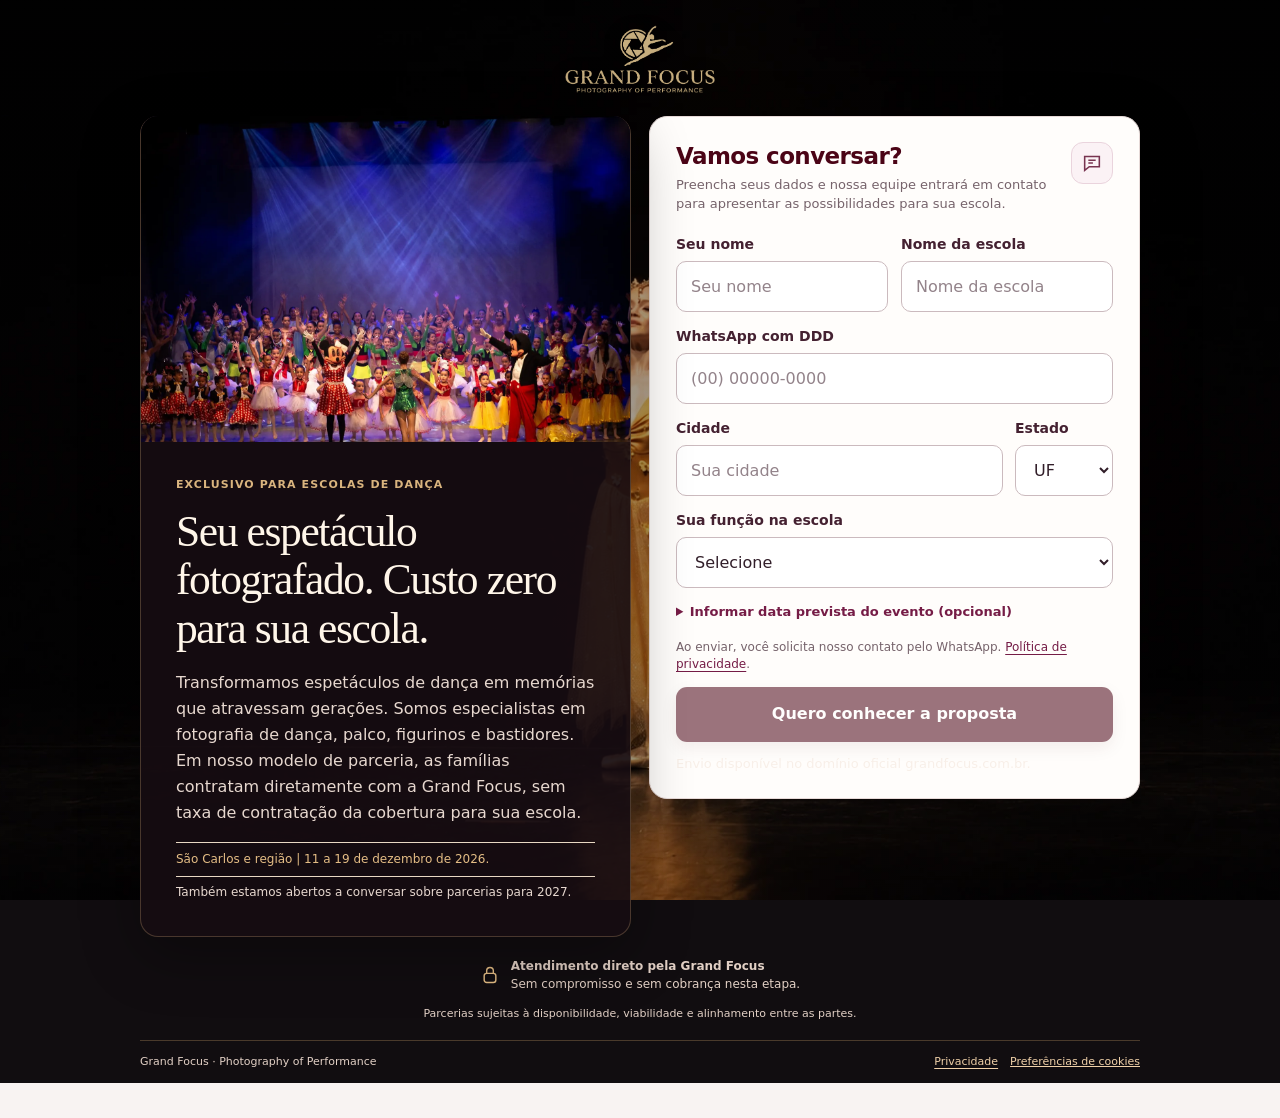
==== commit f871ee1b: "fix: move optional consent out of lead form into discreet footer" ====
--- a/index.html
+++ b/index.html
@@ -1 +1 @@
-<!doctype html><html lang="pt-BR"><head><meta charset="utf-8"><meta name="viewport" content="width=device-width,initial-scale=1"><meta name="theme-color" content="#400617"><title>Seu espetáculo fotografado. Custo zero para sua escola. | Grand Focus</title><meta name="description" content="Transformamos espetáculos de dança em memórias que atravessam gerações. Somos especialistas em fotografia de dança, palco, figurinos e bastidores. Em nosso modelo de parceria, as famílias contratam diretamente com a Grand Focus, sem taxa de contratação da cobertura para sua escola."><link rel="canonical" href="https://www.grandfocus.com.br/"><link rel="icon" href="/assets/logo-icone.png"><meta property="og:title" content="Seu espetáculo fotografado. Custo zero para sua escola. | Grand Focus"><meta property="og:description" content="Transformamos espetáculos de dança em memórias que atravessam gerações. Somos especialistas em fotografia de dança, palco, figurinos e bastidores. Em nosso modelo de parceria, as famílias contratam diretamente com a Grand Focus, sem taxa de contratação da cobertura para sua escola."><meta property="og:url" content="https://www.grandfocus.com.br/"><link rel="stylesheet" href="/landing/form-first.css?v=20261119"><script src="/landing/config.js?v=20261119.4" defer></script><script src="/landing/landing.js?v=20261119.4" defer></script><style>.spectacle-cover{display:block;width:100%;height:auto;aspect-ratio:3/2;object-fit:cover;object-position:center bottom;background:#171124}@media(max-width:760px){.spectacle-cover{aspect-ratio:12/5;height:auto;object-position:center bottom}}</style><link rel="stylesheet" href="/landing/spectacle-carousel.css?v=4"><script defer src="/landing/spectacle-images.js?v=1"></script><script defer src="/landing/spectacle-carousel.js?v=3"></script></head><body class="gf-spectacle"><header class="gf-integrated-brand" aria-label="Grand Focus"><img src="/assets/grand-focus-assinatura-ouro.png" alt="Grand Focus — Photography of Performance" width="216" height="69" decoding="async"></header><main class="shell"><div class="composition"><section class="offer"><img class="spectacle-cover" src="/assets/capa-espetaculos.webp" width="1440" height="960" alt="Elenco de bailarinos reunido no palco ao final de um espetáculo de dança" fetchpriority="high" decoding="async"><div class="copy"><p class="eyebrow">EXCLUSIVO PARA ESCOLAS DE DANÇA</p><h1>Seu espetáculo fotografado. Custo zero para sua escola.</h1><p class="desc">Transformamos espetáculos de dança em memórias que atravessam gerações. Somos especialistas em fotografia de dança, palco, figurinos e bastidores. Em nosso modelo de parceria, as famílias contratam diretamente com a Grand Focus, sem taxa de contratação da cobertura para sua escola.</p><p class="region" style="color:#e4bd85;margin-top:16px"><span data-seasonal>São Carlos e região | 11 a 19 de dezembro de 2026.</span></p><p class="region" style="color:#e7d8cf;margin-top:7px">Também estamos abertos a conversar sobre parcerias para 2027.</p></div></section><section class="form-panel" id="interesse"><div id="form-content"><div class="form-heading"><div><h2>Vamos conversar?</h2><p>Preencha seus dados e nossa equipe entrará em contato para apresentar as possibilidades para sua escola.</p></div><span class="form-icon" aria-hidden="true"><svg viewBox="0 0 24 24" fill="none" stroke="currentColor" stroke-width="1.7" aria-hidden="true"><path d="M4 5h16v11H9l-5 4V5Z"/><path d="M8 9h8M8 12h5"/></svg></span></div><form id="lead-form" data-funnel="b2b" data-landing="b2b_spectacle_a" data-variant="a" data-offer="espetaculo" data-version="2026-11-18.2"><div class="fields"><label class="field "><span>Seu nome</span><input name="name" autocomplete="name" minlength="2" maxlength="100" required placeholder="Seu nome"></label><label class="field "><span>Nome da escola</span><input name="school_name" autocomplete="organization" minlength="2" maxlength="150" required placeholder="Nome da escola"></label><label class="field "><span>WhatsApp com DDD</span><input name="phone" type="tel" inputmode="tel" autocomplete="tel-national" maxlength="25" required placeholder="(00) 00000-0000"></label><div class="location"><label class="field "><span>Cidade</span><input name="city" autocomplete="address-level2" minlength="2" maxlength="100" required placeholder="Sua cidade"></label><label class="field "><span>Estado</span><select name="state" required><option value="">UF</option><option>AC</option><option>AL</option><option>AP</option><option>AM</option><option>BA</option><option>CE</option><option>DF</option><option>ES</option><option>GO</option><option>MA</option><option>MT</option><option>MS</option><option>MG</option><option>PA</option><option>PB</option><option>PR</option><option>PE</option><option>PI</option><option>RJ</option><option>RN</option><option>RS</option><option>RO</option><option>RR</option><option>SC</option><option>SP</option><option>SE</option><option>TO</option></select></label></div><label class="field "><span>Sua função na escola</span><select name="role" required><option value="">Selecione</option><option value="proprietaria">Proprietária(o)</option><option value="direcao">Direção</option><option value="coordenacao">Coordenação</option><option value="outra">Outra</option></select></label><input type="hidden" name="interest_type" value="espetaculo"><details class="optional"><summary>Informar data prevista do evento (opcional)</summary><label class="field "><span>Data prevista</span><input name="event_date" maxlength="100" placeholder="Ex.: 15 de dezembro"></label></details></div><div class="hp" aria-hidden="true"><label>Deixe vazio<input name="website" tabindex="-1" autocomplete="off"></label></div><p class="legal">Ao enviar, você solicita nosso contato pelo WhatsApp. <a href="/privacidade/">Política de privacidade</a>.</p><section id="consent" class="consent" hidden><h3>Preferências de medição</h3><p>O formulário funciona sem medição publicitária. Você pode aceitar ou recusar e alterar sua escolha a qualquer momento. A medição é opcional e usa a tag do Google Ads e identificadores de anúncio para avaliar a origem do cadastro.</p><div><button id="consent-no" type="button">Recusar</button><button id="consent-yes" type="button">Aceitar medição</button></div></section><button type="submit" class="submit">Quero conhecer a proposta</button><p id="form-message" role="status" tabindex="-1"></p><div id="test-tools" class="test-tools" hidden><button id="test-fill" type="button">Preencher dados fictícios</button><p id="test-note">Prévia interna: somente cadastro fictício, sem conversão.</p></div></form></div><div id="thank-you" class="thank-you" hidden tabindex="-1"><span class="tick">✓</span><h2>Recebemos seu interesse!</h2><p>Em breve, nossa equipe entrará em contato pelo WhatsApp. Será um prazer conhecer a história da sua escola.</p><p id="success-detail" class="legal"></p><a id="whatsapp-next" class="submit" hidden target="_blank" rel="noopener">Conversar no WhatsApp</a><span class="legal">Sem cobrança ou reserva automática.</span></div></section></div><div class="trust"><svg viewBox="0 0 24 24" fill="none" stroke="currentColor" stroke-width="1.7" aria-hidden="true"><rect x="5" y="10" width="14" height="11" rx="3"/><path d="M8 10V7a4 4 0 0 1 8 0v3"/></svg><div><strong>Atendimento direto pela Grand Focus</strong><span>Sem compromisso e sem cobrança nesta etapa.</span></div></div><p class="condition">Parcerias sujeitas à disponibilidade, viabilidade e alinhamento entre as partes.</p><footer><span>Grand Focus · Photography of Performance</span><div><a href="/privacidade/">Privacidade</a><button id="privacy-settings" type="button">Preferências de medição</button></div></footer></main></body></html>+<!doctype html><html lang="pt-BR"><head><meta charset="utf-8"><meta name="viewport" content="width=device-width,initial-scale=1"><meta name="theme-color" content="#400617"><title>Seu espetáculo fotografado. Custo zero para sua escola. | Grand Focus</title><meta name="description" content="Transformamos espetáculos de dança em memórias que atravessam gerações. Somos especialistas em fotografia de dança, palco, figurinos e bastidores. Em nosso modelo de parceria, as famílias contratam diretamente com a Grand Focus, sem taxa de contratação da cobertura para sua escola."><link rel="canonical" href="https://www.grandfocus.com.br/"><link rel="icon" href="/assets/logo-icone.png"><meta property="og:title" content="Seu espetáculo fotografado. Custo zero para sua escola. | Grand Focus"><meta property="og:description" content="Transformamos espetáculos de dança em memórias que atravessam gerações. Somos especialistas em fotografia de dança, palco, figurinos e bastidores. Em nosso modelo de parceria, as famílias contratam diretamente com a Grand Focus, sem taxa de contratação da cobertura para sua escola."><meta property="og:url" content="https://www.grandfocus.com.br/"><link rel="stylesheet" href="/landing/form-first.css?v=20261119"><script src="/landing/config.js?v=20261119.5" defer></script><script src="/landing/landing.js?v=20261119.6" defer></script><style>.spectacle-cover{display:block;width:100%;height:auto;aspect-ratio:3/2;object-fit:cover;object-position:center bottom;background:#171124}@media(max-width:760px){.spectacle-cover{aspect-ratio:12/5;height:auto;object-position:center bottom}}</style><link rel="stylesheet" href="/landing/spectacle-carousel.css?v=5"><script defer src="/landing/spectacle-images.js?v=1"></script><script defer src="/landing/spectacle-carousel.js?v=3"></script></head><body class="gf-spectacle"><header class="gf-integrated-brand" aria-label="Grand Focus"><img src="/assets/grand-focus-assinatura-ouro.png" alt="Grand Focus — Photography of Performance" width="216" height="69" decoding="async"></header><main class="shell"><div class="composition"><section class="offer"><img class="spectacle-cover" src="/assets/capa-espetaculos.webp" width="1440" height="960" alt="Elenco de bailarinos reunido no palco ao final de um espetáculo de dança" fetchpriority="high" decoding="async"><div class="copy"><p class="eyebrow">EXCLUSIVO PARA ESCOLAS DE DANÇA</p><h1>Seu espetáculo fotografado. Custo zero para sua escola.</h1><p class="desc">Transformamos espetáculos de dança em memórias que atravessam gerações. Somos especialistas em fotografia de dança, palco, figurinos e bastidores. Em nosso modelo de parceria, as famílias contratam diretamente com a Grand Focus, sem taxa de contratação da cobertura para sua escola.</p><p class="region" style="color:#e4bd85;margin-top:16px"><span data-seasonal>São Carlos e região | 11 a 19 de dezembro de 2026.</span></p><p class="region" style="color:#e7d8cf;margin-top:7px">Também estamos abertos a conversar sobre parcerias para 2027.</p></div></section><section class="form-panel" id="interesse"><div id="form-content"><div class="form-heading"><div><h2>Vamos conversar?</h2><p>Preencha seus dados e nossa equipe entrará em contato para apresentar as possibilidades para sua escola.</p></div><span class="form-icon" aria-hidden="true"><svg viewBox="0 0 24 24" fill="none" stroke="currentColor" stroke-width="1.7" aria-hidden="true"><path d="M4 5h16v11H9l-5 4V5Z"/><path d="M8 9h8M8 12h5"/></svg></span></div><form id="lead-form" data-funnel="b2b" data-landing="b2b_spectacle_a" data-variant="a" data-offer="espetaculo" data-version="2026-11-18.2"><div class="fields"><label class="field "><span>Seu nome</span><input name="name" autocomplete="name" minlength="2" maxlength="100" required placeholder="Seu nome"></label><label class="field "><span>Nome da escola</span><input name="school_name" autocomplete="organization" minlength="2" maxlength="150" required placeholder="Nome da escola"></label><label class="field "><span>WhatsApp com DDD</span><input name="phone" type="tel" inputmode="tel" autocomplete="tel-national" maxlength="25" required placeholder="(00) 00000-0000"></label><div class="location"><label class="field "><span>Cidade</span><input name="city" autocomplete="address-level2" minlength="2" maxlength="100" required placeholder="Sua cidade"></label><label class="field "><span>Estado</span><select name="state" required><option value="">UF</option><option>AC</option><option>AL</option><option>AP</option><option>AM</option><option>BA</option><option>CE</option><option>DF</option><option>ES</option><option>GO</option><option>MA</option><option>MT</option><option>MS</option><option>MG</option><option>PA</option><option>PB</option><option>PR</option><option>PE</option><option>PI</option><option>RJ</option><option>RN</option><option>RS</option><option>RO</option><option>RR</option><option>SC</option><option>SP</option><option>SE</option><option>TO</option></select></label></div><label class="field "><span>Sua função na escola</span><select name="role" required><option value="">Selecione</option><option value="proprietaria">Proprietária(o)</option><option value="direcao">Direção</option><option value="coordenacao">Coordenação</option><option value="outra">Outra</option></select></label><input type="hidden" name="interest_type" value="espetaculo"><details class="optional"><summary>Informar data prevista do evento (opcional)</summary><label class="field "><span>Data prevista</span><input name="event_date" maxlength="100" placeholder="Ex.: 15 de dezembro"></label></details></div><div class="hp" aria-hidden="true"><label>Deixe vazio<input name="website" tabindex="-1" autocomplete="off"></label></div><p class="legal">Ao enviar, você solicita nosso contato pelo WhatsApp. <a href="/privacidade/">Política de privacidade</a>.</p><button type="submit" class="submit">Quero conhecer a proposta</button><p id="form-message" role="status" tabindex="-1"></p><div id="test-tools" class="test-tools" hidden><button id="test-fill" type="button">Preencher dados fictícios</button><p id="test-note">Prévia interna: somente cadastro fictício, sem conversão.</p></div></form></div><div id="thank-you" class="thank-you" hidden tabindex="-1"><span class="tick">✓</span><h2>Recebemos seu interesse!</h2><p>Em breve, nossa equipe entrará em contato pelo WhatsApp. Será um prazer conhecer a história da sua escola.</p><p id="success-detail" class="legal"></p><a id="whatsapp-next" class="submit" hidden target="_blank" rel="noopener">Conversar no WhatsApp</a><span class="legal">Sem cobrança ou reserva automática.</span></div></section></div><div class="trust"><svg viewBox="0 0 24 24" fill="none" stroke="currentColor" stroke-width="1.7" aria-hidden="true"><rect x="5" y="10" width="14" height="11" rx="3"/><path d="M8 10V7a4 4 0 0 1 8 0v3"/></svg><div><strong>Atendimento direto pela Grand Focus</strong><span>Sem compromisso e sem cobrança nesta etapa.</span></div></div><p class="condition">Parcerias sujeitas à disponibilidade, viabilidade e alinhamento entre as partes.</p><footer><span>Grand Focus · Photography of Performance</span><div><a href="/privacidade/">Privacidade</a><button id="privacy-settings" type="button">Preferências de cookies</button></div></footer><section id="consent" class="consent gf-cookie-choice" aria-label="Cookies de publicidade" hidden><p><strong>Cookies de publicidade.</strong> Com sua autorização, usamos o Google Ads para medir nossos anúncios. Você pode recusar. <a href="/privacidade/">Saiba mais</a>.</p><div class="gf-cookie-actions"><button id="consent-no" type="button">Recusar</button><button id="consent-yes" type="button">Aceitar</button></div></section></main></body></html>
--- a/landing/spectacle-carousel.css
+++ b/landing/spectacle-carousel.css
@@ -38,3 +38,14 @@
 .gf-integrated-brand img{display:block;width:clamp(176px,20vw,216px);height:auto;max-height:72px;object-fit:contain;filter:drop-shadow(0 2px 9px rgba(0,0,0,.22))}
 .gf-spectacle .shell{margin-top:10px}
 @media(max-width:760px){.gf-spectacle .gf-integrated-brand{width:calc(100% - 22px);padding:15px 0 7px}.gf-integrated-brand img{width:158px;max-height:48px}.gf-spectacle .shell{margin-top:6px}}
+
+/* Optional advertising consent, outside the lead form; no overlay or layout obstruction. */
+.gf-spectacle .gf-cookie-choice{display:flex;align-items:center;justify-content:space-between;gap:12px 20px;margin:8px 0 0;padding:10px 14px;border:1px solid #e2bb8538;border-radius:9px;background:#191116eb;color:#e9dbd2}
+.gf-spectacle .gf-cookie-choice[hidden]{display:none!important}
+.gf-spectacle .gf-cookie-choice p{font-size:12px;line-height:1.5;color:inherit;margin:0;flex:1}
+.gf-spectacle .gf-cookie-choice strong{font-weight:650;color:#f3dfc0}
+.gf-spectacle .gf-cookie-choice a{color:#f0d1a9;white-space:nowrap}
+.gf-cookie-actions{display:flex;gap:8px;flex:none}
+.gf-spectacle .gf-cookie-choice button{min-height:40px;min-width:90px;margin:0;padding:8px 13px;border:1px solid #cba77a80;border-radius:7px;background:transparent;color:#f3dfc0;font-size:12px;line-height:1.25;font-weight:650}
+.gf-spectacle .gf-cookie-choice button:hover,.gf-spectacle .gf-cookie-choice button:focus-visible{background:#e2bb8520}
+@media(max-width:760px){.gf-spectacle .gf-cookie-choice{flex-direction:column;align-items:stretch;padding:11px 12px;gap:8px}.gf-cookie-actions button{flex:1}}
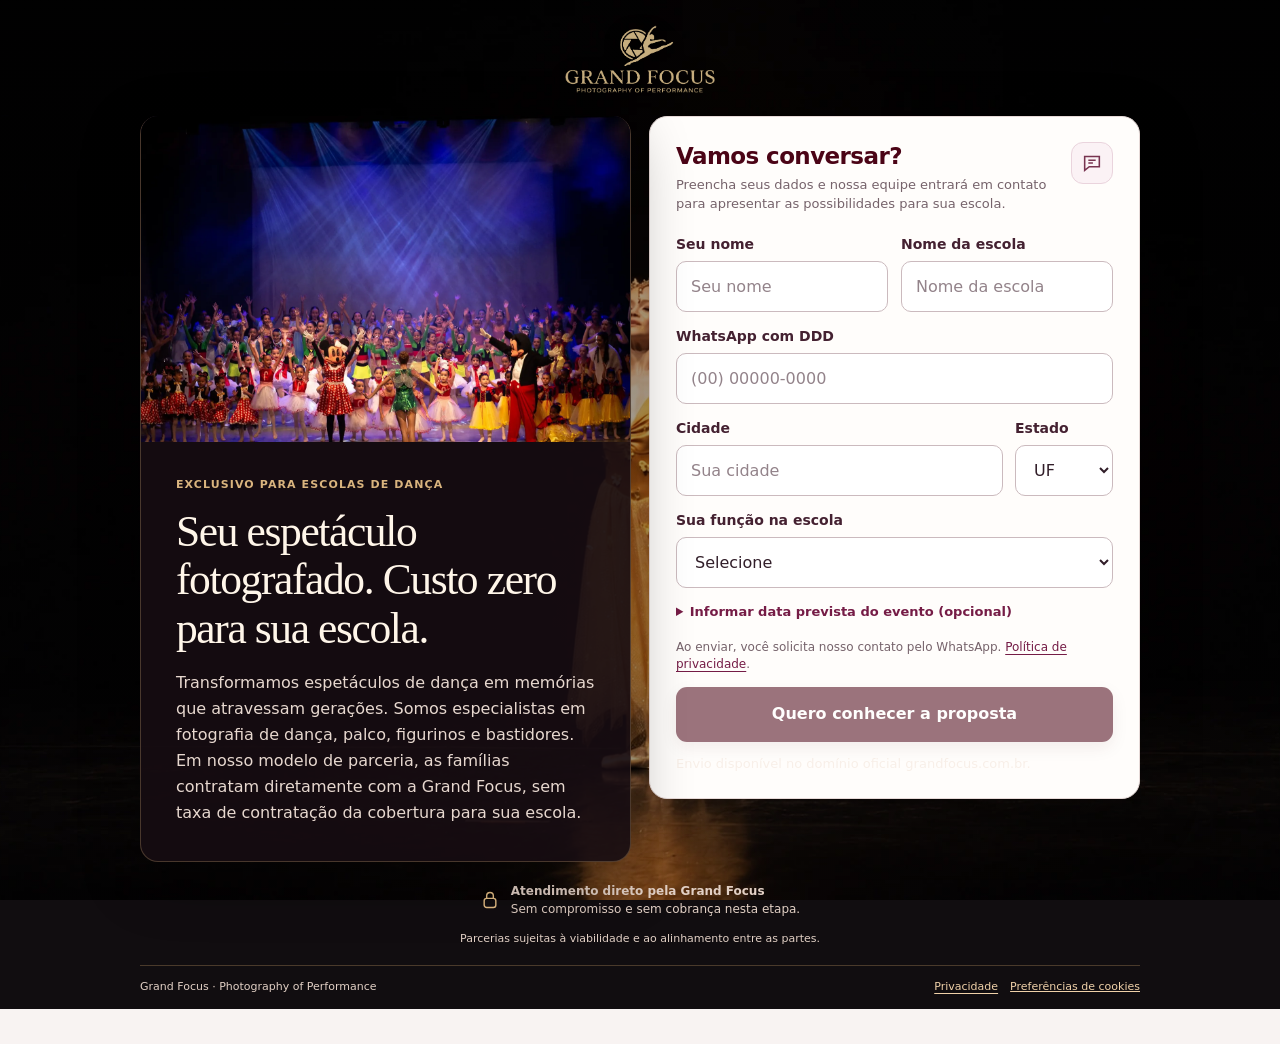
==== commit 39157460: "refine: remove regional seasons and secondary commercial copy across lead pages" ====
--- a/index.html
+++ b/index.html
@@ -1 +1 @@
-<!doctype html><html lang="pt-BR"><head><meta charset="utf-8"><meta name="viewport" content="width=device-width,initial-scale=1"><meta name="theme-color" content="#400617"><title>Seu espetáculo fotografado. Custo zero para sua escola. | Grand Focus</title><meta name="description" content="Transformamos espetáculos de dança em memórias que atravessam gerações. Somos especialistas em fotografia de dança, palco, figurinos e bastidores. Em nosso modelo de parceria, as famílias contratam diretamente com a Grand Focus, sem taxa de contratação da cobertura para sua escola."><link rel="canonical" href="https://www.grandfocus.com.br/"><link rel="icon" href="/assets/logo-icone.png"><meta property="og:title" content="Seu espetáculo fotografado. Custo zero para sua escola. | Grand Focus"><meta property="og:description" content="Transformamos espetáculos de dança em memórias que atravessam gerações. Somos especialistas em fotografia de dança, palco, figurinos e bastidores. Em nosso modelo de parceria, as famílias contratam diretamente com a Grand Focus, sem taxa de contratação da cobertura para sua escola."><meta property="og:url" content="https://www.grandfocus.com.br/"><link rel="stylesheet" href="/landing/form-first.css?v=20261119"><script src="/landing/config.js?v=20261119.5" defer></script><script src="/landing/landing.js?v=20261119.6" defer></script><style>.spectacle-cover{display:block;width:100%;height:auto;aspect-ratio:3/2;object-fit:cover;object-position:center bottom;background:#171124}@media(max-width:760px){.spectacle-cover{aspect-ratio:12/5;height:auto;object-position:center bottom}}</style><link rel="stylesheet" href="/landing/spectacle-carousel.css?v=5"><script defer src="/landing/spectacle-images.js?v=1"></script><script defer src="/landing/spectacle-carousel.js?v=3"></script></head><body class="gf-spectacle"><header class="gf-integrated-brand" aria-label="Grand Focus"><img src="/assets/grand-focus-assinatura-ouro.png" alt="Grand Focus — Photography of Performance" width="216" height="69" decoding="async"></header><main class="shell"><div class="composition"><section class="offer"><img class="spectacle-cover" src="/assets/capa-espetaculos.webp" width="1440" height="960" alt="Elenco de bailarinos reunido no palco ao final de um espetáculo de dança" fetchpriority="high" decoding="async"><div class="copy"><p class="eyebrow">EXCLUSIVO PARA ESCOLAS DE DANÇA</p><h1>Seu espetáculo fotografado. Custo zero para sua escola.</h1><p class="desc">Transformamos espetáculos de dança em memórias que atravessam gerações. Somos especialistas em fotografia de dança, palco, figurinos e bastidores. Em nosso modelo de parceria, as famílias contratam diretamente com a Grand Focus, sem taxa de contratação da cobertura para sua escola.</p><p class="region" style="color:#e4bd85;margin-top:16px"><span data-seasonal>São Carlos e região | 11 a 19 de dezembro de 2026.</span></p><p class="region" style="color:#e7d8cf;margin-top:7px">Também estamos abertos a conversar sobre parcerias para 2027.</p></div></section><section class="form-panel" id="interesse"><div id="form-content"><div class="form-heading"><div><h2>Vamos conversar?</h2><p>Preencha seus dados e nossa equipe entrará em contato para apresentar as possibilidades para sua escola.</p></div><span class="form-icon" aria-hidden="true"><svg viewBox="0 0 24 24" fill="none" stroke="currentColor" stroke-width="1.7" aria-hidden="true"><path d="M4 5h16v11H9l-5 4V5Z"/><path d="M8 9h8M8 12h5"/></svg></span></div><form id="lead-form" data-funnel="b2b" data-landing="b2b_spectacle_a" data-variant="a" data-offer="espetaculo" data-version="2026-11-18.2"><div class="fields"><label class="field "><span>Seu nome</span><input name="name" autocomplete="name" minlength="2" maxlength="100" required placeholder="Seu nome"></label><label class="field "><span>Nome da escola</span><input name="school_name" autocomplete="organization" minlength="2" maxlength="150" required placeholder="Nome da escola"></label><label class="field "><span>WhatsApp com DDD</span><input name="phone" type="tel" inputmode="tel" autocomplete="tel-national" maxlength="25" required placeholder="(00) 00000-0000"></label><div class="location"><label class="field "><span>Cidade</span><input name="city" autocomplete="address-level2" minlength="2" maxlength="100" required placeholder="Sua cidade"></label><label class="field "><span>Estado</span><select name="state" required><option value="">UF</option><option>AC</option><option>AL</option><option>AP</option><option>AM</option><option>BA</option><option>CE</option><option>DF</option><option>ES</option><option>GO</option><option>MA</option><option>MT</option><option>MS</option><option>MG</option><option>PA</option><option>PB</option><option>PR</option><option>PE</option><option>PI</option><option>RJ</option><option>RN</option><option>RS</option><option>RO</option><option>RR</option><option>SC</option><option>SP</option><option>SE</option><option>TO</option></select></label></div><label class="field "><span>Sua função na escola</span><select name="role" required><option value="">Selecione</option><option value="proprietaria">Proprietária(o)</option><option value="direcao">Direção</option><option value="coordenacao">Coordenação</option><option value="outra">Outra</option></select></label><input type="hidden" name="interest_type" value="espetaculo"><details class="optional"><summary>Informar data prevista do evento (opcional)</summary><label class="field "><span>Data prevista</span><input name="event_date" maxlength="100" placeholder="Ex.: 15 de dezembro"></label></details></div><div class="hp" aria-hidden="true"><label>Deixe vazio<input name="website" tabindex="-1" autocomplete="off"></label></div><p class="legal">Ao enviar, você solicita nosso contato pelo WhatsApp. <a href="/privacidade/">Política de privacidade</a>.</p><button type="submit" class="submit">Quero conhecer a proposta</button><p id="form-message" role="status" tabindex="-1"></p><div id="test-tools" class="test-tools" hidden><button id="test-fill" type="button">Preencher dados fictícios</button><p id="test-note">Prévia interna: somente cadastro fictício, sem conversão.</p></div></form></div><div id="thank-you" class="thank-you" hidden tabindex="-1"><span class="tick">✓</span><h2>Recebemos seu interesse!</h2><p>Em breve, nossa equipe entrará em contato pelo WhatsApp. Será um prazer conhecer a história da sua escola.</p><p id="success-detail" class="legal"></p><a id="whatsapp-next" class="submit" hidden target="_blank" rel="noopener">Conversar no WhatsApp</a><span class="legal">Sem cobrança ou reserva automática.</span></div></section></div><div class="trust"><svg viewBox="0 0 24 24" fill="none" stroke="currentColor" stroke-width="1.7" aria-hidden="true"><rect x="5" y="10" width="14" height="11" rx="3"/><path d="M8 10V7a4 4 0 0 1 8 0v3"/></svg><div><strong>Atendimento direto pela Grand Focus</strong><span>Sem compromisso e sem cobrança nesta etapa.</span></div></div><p class="condition">Parcerias sujeitas à disponibilidade, viabilidade e alinhamento entre as partes.</p><footer><span>Grand Focus · Photography of Performance</span><div><a href="/privacidade/">Privacidade</a><button id="privacy-settings" type="button">Preferências de cookies</button></div></footer><section id="consent" class="consent gf-cookie-choice" aria-label="Cookies de publicidade" hidden><p><strong>Cookies de publicidade.</strong> Com sua autorização, usamos o Google Ads para medir nossos anúncios. Você pode recusar. <a href="/privacidade/">Saiba mais</a>.</p><div class="gf-cookie-actions"><button id="consent-no" type="button">Recusar</button><button id="consent-yes" type="button">Aceitar</button></div></section></main></body></html>+<!doctype html><html lang="pt-BR"><head><meta charset="utf-8"><meta name="viewport" content="width=device-width,initial-scale=1"><meta name="theme-color" content="#400617"><title>Seu espetáculo fotografado. Custo zero para sua escola. | Grand Focus</title><meta name="description" content="Transformamos espetáculos de dança em memórias que atravessam gerações. Somos especialistas em fotografia de dança, palco, figurinos e bastidores. Em nosso modelo de parceria, as famílias contratam diretamente com a Grand Focus, sem taxa de contratação da cobertura para sua escola."><link rel="canonical" href="https://www.grandfocus.com.br/"><link rel="icon" href="/assets/logo-icone.png"><meta property="og:title" content="Seu espetáculo fotografado. Custo zero para sua escola. | Grand Focus"><meta property="og:description" content="Transformamos espetáculos de dança em memórias que atravessam gerações. Somos especialistas em fotografia de dança, palco, figurinos e bastidores. Em nosso modelo de parceria, as famílias contratam diretamente com a Grand Focus, sem taxa de contratação da cobertura para sua escola."><meta property="og:url" content="https://www.grandfocus.com.br/"><link rel="stylesheet" href="/landing/form-first.css?v=20261119"><script src="/landing/config.js?v=20261119.5" defer></script><script src="/landing/landing.js?v=20261119.7" defer></script><style>.spectacle-cover{display:block;width:100%;height:auto;aspect-ratio:3/2;object-fit:cover;object-position:center bottom;background:#171124}@media(max-width:760px){.spectacle-cover{aspect-ratio:12/5;height:auto;object-position:center bottom}}</style><link rel="stylesheet" href="/landing/spectacle-carousel.css?v=5"><script defer src="/landing/spectacle-images.js?v=1"></script><script defer src="/landing/spectacle-carousel.js?v=3"></script></head><body class="gf-spectacle"><header class="gf-integrated-brand" aria-label="Grand Focus"><img src="/assets/grand-focus-assinatura-ouro.png" alt="Grand Focus — Photography of Performance" width="216" height="69" decoding="async"></header><main class="shell"><div class="composition"><section class="offer"><img class="spectacle-cover" src="/assets/capa-espetaculos.webp" width="1440" height="960" alt="Elenco de bailarinos reunido no palco ao final de um espetáculo de dança" fetchpriority="high" decoding="async"><div class="copy"><p class="eyebrow">EXCLUSIVO PARA ESCOLAS DE DANÇA</p><h1>Seu espetáculo fotografado. Custo zero para sua escola.</h1><p class="desc">Transformamos espetáculos de dança em memórias que atravessam gerações. Somos especialistas em fotografia de dança, palco, figurinos e bastidores. Em nosso modelo de parceria, as famílias contratam diretamente com a Grand Focus, sem taxa de contratação da cobertura para sua escola.</p></div></section><section class="form-panel" id="interesse"><div id="form-content"><div class="form-heading"><div><h2>Vamos conversar?</h2><p>Preencha seus dados e nossa equipe entrará em contato para apresentar as possibilidades para sua escola.</p></div><span class="form-icon" aria-hidden="true"><svg viewBox="0 0 24 24" fill="none" stroke="currentColor" stroke-width="1.7" aria-hidden="true"><path d="M4 5h16v11H9l-5 4V5Z"/><path d="M8 9h8M8 12h5"/></svg></span></div><form id="lead-form" data-funnel="b2b" data-landing="b2b_spectacle_a" data-variant="a" data-offer="espetaculo" data-version="2026-11-18.2"><div class="fields"><label class="field "><span>Seu nome</span><input name="name" autocomplete="name" minlength="2" maxlength="100" required placeholder="Seu nome"></label><label class="field "><span>Nome da escola</span><input name="school_name" autocomplete="organization" minlength="2" maxlength="150" required placeholder="Nome da escola"></label><label class="field "><span>WhatsApp com DDD</span><input name="phone" type="tel" inputmode="tel" autocomplete="tel-national" maxlength="25" required placeholder="(00) 00000-0000"></label><div class="location"><label class="field "><span>Cidade</span><input name="city" autocomplete="address-level2" minlength="2" maxlength="100" required placeholder="Sua cidade"></label><label class="field "><span>Estado</span><select name="state" required><option value="">UF</option><option>AC</option><option>AL</option><option>AP</option><option>AM</option><option>BA</option><option>CE</option><option>DF</option><option>ES</option><option>GO</option><option>MA</option><option>MT</option><option>MS</option><option>MG</option><option>PA</option><option>PB</option><option>PR</option><option>PE</option><option>PI</option><option>RJ</option><option>RN</option><option>RS</option><option>RO</option><option>RR</option><option>SC</option><option>SP</option><option>SE</option><option>TO</option></select></label></div><label class="field "><span>Sua função na escola</span><select name="role" required><option value="">Selecione</option><option value="proprietaria">Proprietária(o)</option><option value="direcao">Direção</option><option value="coordenacao">Coordenação</option><option value="outra">Outra</option></select></label><input type="hidden" name="interest_type" value="espetaculo"><details class="optional"><summary>Informar data prevista do evento (opcional)</summary><label class="field "><span>Data prevista</span><input name="event_date" maxlength="100" placeholder="Ex.: 15 de dezembro"></label></details></div><div class="hp" aria-hidden="true"><label>Deixe vazio<input name="website" tabindex="-1" autocomplete="off"></label></div><p class="legal">Ao enviar, você solicita nosso contato pelo WhatsApp. <a href="/privacidade/">Política de privacidade</a>.</p><button type="submit" class="submit">Quero conhecer a proposta</button><p id="form-message" role="status" tabindex="-1"></p><div id="test-tools" class="test-tools" hidden><button id="test-fill" type="button">Preencher dados fictícios</button><p id="test-note">Prévia interna: somente cadastro fictício, sem conversão.</p></div></form></div><div id="thank-you" class="thank-you" hidden tabindex="-1"><span class="tick">✓</span><h2>Recebemos seu interesse!</h2><p>Em breve, nossa equipe entrará em contato pelo WhatsApp. Será um prazer conhecer a história da sua escola.</p><p id="success-detail" class="legal"></p><a id="whatsapp-next" class="submit" hidden target="_blank" rel="noopener">Conversar no WhatsApp</a><span class="legal">Sem cobrança ou reserva automática.</span></div></section></div><div class="trust"><svg viewBox="0 0 24 24" fill="none" stroke="currentColor" stroke-width="1.7" aria-hidden="true"><rect x="5" y="10" width="14" height="11" rx="3"/><path d="M8 10V7a4 4 0 0 1 8 0v3"/></svg><div><strong>Atendimento direto pela Grand Focus</strong><span>Sem compromisso e sem cobrança nesta etapa.</span></div></div><p class="condition">Parcerias sujeitas à viabilidade e ao alinhamento entre as partes.</p><footer><span>Grand Focus · Photography of Performance</span><div><a href="/privacidade/">Privacidade</a><button id="privacy-settings" type="button">Preferências de cookies</button></div></footer><section id="consent" class="consent gf-cookie-choice" aria-label="Cookies de publicidade" hidden><p><strong>Cookies de publicidade.</strong> Com sua permissão, usamos cookies do Google Ads para medir nossos anúncios. <a href="/privacidade/">Saiba mais</a>.</p><div class="gf-cookie-actions"><button id="consent-no" type="button">Recusar</button><button id="consent-yes" type="button">Aceitar</button></div></section></main></body></html>
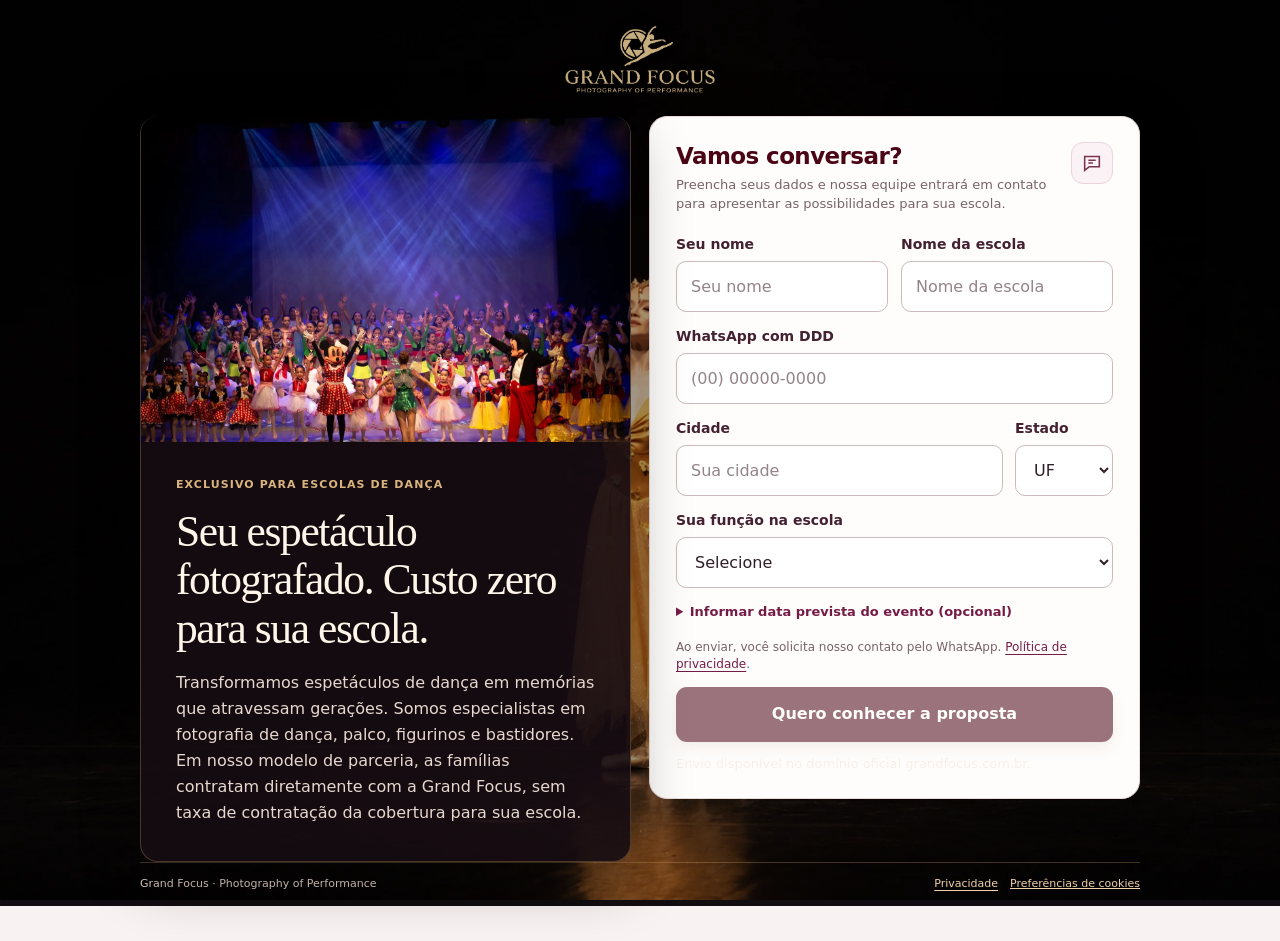
==== commit 373a6af4: "fix: remove trust notice and leftover spacing from all acquisition pages" ====
--- a/index.html
+++ b/index.html
@@ -1 +1 @@
-<!doctype html><html lang="pt-BR"><head><meta charset="utf-8"><meta name="viewport" content="width=device-width,initial-scale=1"><meta name="theme-color" content="#400617"><title>Seu espetáculo fotografado. Custo zero para sua escola. | Grand Focus</title><meta name="description" content="Transformamos espetáculos de dança em memórias que atravessam gerações. Somos especialistas em fotografia de dança, palco, figurinos e bastidores. Em nosso modelo de parceria, as famílias contratam diretamente com a Grand Focus, sem taxa de contratação da cobertura para sua escola."><link rel="canonical" href="https://www.grandfocus.com.br/"><link rel="icon" href="/assets/logo-icone.png"><meta property="og:title" content="Seu espetáculo fotografado. Custo zero para sua escola. | Grand Focus"><meta property="og:description" content="Transformamos espetáculos de dança em memórias que atravessam gerações. Somos especialistas em fotografia de dança, palco, figurinos e bastidores. Em nosso modelo de parceria, as famílias contratam diretamente com a Grand Focus, sem taxa de contratação da cobertura para sua escola."><meta property="og:url" content="https://www.grandfocus.com.br/"><link rel="stylesheet" href="/landing/form-first.css?v=20261119"><script src="/landing/config.js?v=20261119.5" defer></script><script src="/landing/landing.js?v=20261119.7" defer></script><style>.spectacle-cover{display:block;width:100%;height:auto;aspect-ratio:3/2;object-fit:cover;object-position:center bottom;background:#171124}@media(max-width:760px){.spectacle-cover{aspect-ratio:12/5;height:auto;object-position:center bottom}}</style><link rel="stylesheet" href="/landing/spectacle-carousel.css?v=5"><script defer src="/landing/spectacle-images.js?v=1"></script><script defer src="/landing/spectacle-carousel.js?v=3"></script></head><body class="gf-spectacle"><header class="gf-integrated-brand" aria-label="Grand Focus"><img src="/assets/grand-focus-assinatura-ouro.png" alt="Grand Focus — Photography of Performance" width="216" height="69" decoding="async"></header><main class="shell"><div class="composition"><section class="offer"><img class="spectacle-cover" src="/assets/capa-espetaculos.webp" width="1440" height="960" alt="Elenco de bailarinos reunido no palco ao final de um espetáculo de dança" fetchpriority="high" decoding="async"><div class="copy"><p class="eyebrow">EXCLUSIVO PARA ESCOLAS DE DANÇA</p><h1>Seu espetáculo fotografado. Custo zero para sua escola.</h1><p class="desc">Transformamos espetáculos de dança em memórias que atravessam gerações. Somos especialistas em fotografia de dança, palco, figurinos e bastidores. Em nosso modelo de parceria, as famílias contratam diretamente com a Grand Focus, sem taxa de contratação da cobertura para sua escola.</p></div></section><section class="form-panel" id="interesse"><div id="form-content"><div class="form-heading"><div><h2>Vamos conversar?</h2><p>Preencha seus dados e nossa equipe entrará em contato para apresentar as possibilidades para sua escola.</p></div><span class="form-icon" aria-hidden="true"><svg viewBox="0 0 24 24" fill="none" stroke="currentColor" stroke-width="1.7" aria-hidden="true"><path d="M4 5h16v11H9l-5 4V5Z"/><path d="M8 9h8M8 12h5"/></svg></span></div><form id="lead-form" data-funnel="b2b" data-landing="b2b_spectacle_a" data-variant="a" data-offer="espetaculo" data-version="2026-11-18.2"><div class="fields"><label class="field "><span>Seu nome</span><input name="name" autocomplete="name" minlength="2" maxlength="100" required placeholder="Seu nome"></label><label class="field "><span>Nome da escola</span><input name="school_name" autocomplete="organization" minlength="2" maxlength="150" required placeholder="Nome da escola"></label><label class="field "><span>WhatsApp com DDD</span><input name="phone" type="tel" inputmode="tel" autocomplete="tel-national" maxlength="25" required placeholder="(00) 00000-0000"></label><div class="location"><label class="field "><span>Cidade</span><input name="city" autocomplete="address-level2" minlength="2" maxlength="100" required placeholder="Sua cidade"></label><label class="field "><span>Estado</span><select name="state" required><option value="">UF</option><option>AC</option><option>AL</option><option>AP</option><option>AM</option><option>BA</option><option>CE</option><option>DF</option><option>ES</option><option>GO</option><option>MA</option><option>MT</option><option>MS</option><option>MG</option><option>PA</option><option>PB</option><option>PR</option><option>PE</option><option>PI</option><option>RJ</option><option>RN</option><option>RS</option><option>RO</option><option>RR</option><option>SC</option><option>SP</option><option>SE</option><option>TO</option></select></label></div><label class="field "><span>Sua função na escola</span><select name="role" required><option value="">Selecione</option><option value="proprietaria">Proprietária(o)</option><option value="direcao">Direção</option><option value="coordenacao">Coordenação</option><option value="outra">Outra</option></select></label><input type="hidden" name="interest_type" value="espetaculo"><details class="optional"><summary>Informar data prevista do evento (opcional)</summary><label class="field "><span>Data prevista</span><input name="event_date" maxlength="100" placeholder="Ex.: 15 de dezembro"></label></details></div><div class="hp" aria-hidden="true"><label>Deixe vazio<input name="website" tabindex="-1" autocomplete="off"></label></div><p class="legal">Ao enviar, você solicita nosso contato pelo WhatsApp. <a href="/privacidade/">Política de privacidade</a>.</p><button type="submit" class="submit">Quero conhecer a proposta</button><p id="form-message" role="status" tabindex="-1"></p><div id="test-tools" class="test-tools" hidden><button id="test-fill" type="button">Preencher dados fictícios</button><p id="test-note">Prévia interna: somente cadastro fictício, sem conversão.</p></div></form></div><div id="thank-you" class="thank-you" hidden tabindex="-1"><span class="tick">✓</span><h2>Recebemos seu interesse!</h2><p>Em breve, nossa equipe entrará em contato pelo WhatsApp. Será um prazer conhecer a história da sua escola.</p><p id="success-detail" class="legal"></p><a id="whatsapp-next" class="submit" hidden target="_blank" rel="noopener">Conversar no WhatsApp</a><span class="legal">Sem cobrança ou reserva automática.</span></div></section></div><div class="trust"><svg viewBox="0 0 24 24" fill="none" stroke="currentColor" stroke-width="1.7" aria-hidden="true"><rect x="5" y="10" width="14" height="11" rx="3"/><path d="M8 10V7a4 4 0 0 1 8 0v3"/></svg><div><strong>Atendimento direto pela Grand Focus</strong><span>Sem compromisso e sem cobrança nesta etapa.</span></div></div><p class="condition">Parcerias sujeitas à viabilidade e ao alinhamento entre as partes.</p><footer><span>Grand Focus · Photography of Performance</span><div><a href="/privacidade/">Privacidade</a><button id="privacy-settings" type="button">Preferências de cookies</button></div></footer><section id="consent" class="consent gf-cookie-choice" aria-label="Cookies de publicidade" hidden><p><strong>Cookies de publicidade.</strong> Com sua permissão, usamos cookies do Google Ads para medir nossos anúncios. <a href="/privacidade/">Saiba mais</a>.</p><div class="gf-cookie-actions"><button id="consent-no" type="button">Recusar</button><button id="consent-yes" type="button">Aceitar</button></div></section></main></body></html>+<!doctype html><html lang="pt-BR"><head><meta charset="utf-8"><meta name="viewport" content="width=device-width,initial-scale=1"><meta name="theme-color" content="#400617"><title>Seu espetáculo fotografado. Custo zero para sua escola. | Grand Focus</title><meta name="description" content="Transformamos espetáculos de dança em memórias que atravessam gerações. Somos especialistas em fotografia de dança, palco, figurinos e bastidores. Em nosso modelo de parceria, as famílias contratam diretamente com a Grand Focus, sem taxa de contratação da cobertura para sua escola."><link rel="canonical" href="https://www.grandfocus.com.br/"><link rel="icon" href="/assets/logo-icone.png"><meta property="og:title" content="Seu espetáculo fotografado. Custo zero para sua escola. | Grand Focus"><meta property="og:description" content="Transformamos espetáculos de dança em memórias que atravessam gerações. Somos especialistas em fotografia de dança, palco, figurinos e bastidores. Em nosso modelo de parceria, as famílias contratam diretamente com a Grand Focus, sem taxa de contratação da cobertura para sua escola."><meta property="og:url" content="https://www.grandfocus.com.br/"><link rel="stylesheet" href="/landing/form-first.css?v=20261119"><script src="/landing/config.js?v=20261119.5" defer></script><script src="/landing/landing.js?v=20261119.7" defer></script><style>.spectacle-cover{display:block;width:100%;height:auto;aspect-ratio:3/2;object-fit:cover;object-position:center bottom;background:#171124}@media(max-width:760px){.spectacle-cover{aspect-ratio:12/5;height:auto;object-position:center bottom}}</style><link rel="stylesheet" href="/landing/spectacle-carousel.css?v=5"><script defer src="/landing/spectacle-images.js?v=1"></script><script defer src="/landing/spectacle-carousel.js?v=3"></script></head><body class="gf-spectacle"><header class="gf-integrated-brand" aria-label="Grand Focus"><img src="/assets/grand-focus-assinatura-ouro.png" alt="Grand Focus — Photography of Performance" width="216" height="69" decoding="async"></header><main class="shell"><div class="composition"><section class="offer"><img class="spectacle-cover" src="/assets/capa-espetaculos.webp" width="1440" height="960" alt="Elenco de bailarinos reunido no palco ao final de um espetáculo de dança" fetchpriority="high" decoding="async"><div class="copy"><p class="eyebrow">EXCLUSIVO PARA ESCOLAS DE DANÇA</p><h1>Seu espetáculo fotografado. Custo zero para sua escola.</h1><p class="desc">Transformamos espetáculos de dança em memórias que atravessam gerações. Somos especialistas em fotografia de dança, palco, figurinos e bastidores. Em nosso modelo de parceria, as famílias contratam diretamente com a Grand Focus, sem taxa de contratação da cobertura para sua escola.</p></div></section><section class="form-panel" id="interesse"><div id="form-content"><div class="form-heading"><div><h2>Vamos conversar?</h2><p>Preencha seus dados e nossa equipe entrará em contato para apresentar as possibilidades para sua escola.</p></div><span class="form-icon" aria-hidden="true"><svg viewBox="0 0 24 24" fill="none" stroke="currentColor" stroke-width="1.7" aria-hidden="true"><path d="M4 5h16v11H9l-5 4V5Z"/><path d="M8 9h8M8 12h5"/></svg></span></div><form id="lead-form" data-funnel="b2b" data-landing="b2b_spectacle_a" data-variant="a" data-offer="espetaculo" data-version="2026-11-18.2"><div class="fields"><label class="field "><span>Seu nome</span><input name="name" autocomplete="name" minlength="2" maxlength="100" required placeholder="Seu nome"></label><label class="field "><span>Nome da escola</span><input name="school_name" autocomplete="organization" minlength="2" maxlength="150" required placeholder="Nome da escola"></label><label class="field "><span>WhatsApp com DDD</span><input name="phone" type="tel" inputmode="tel" autocomplete="tel-national" maxlength="25" required placeholder="(00) 00000-0000"></label><div class="location"><label class="field "><span>Cidade</span><input name="city" autocomplete="address-level2" minlength="2" maxlength="100" required placeholder="Sua cidade"></label><label class="field "><span>Estado</span><select name="state" required><option value="">UF</option><option>AC</option><option>AL</option><option>AP</option><option>AM</option><option>BA</option><option>CE</option><option>DF</option><option>ES</option><option>GO</option><option>MA</option><option>MT</option><option>MS</option><option>MG</option><option>PA</option><option>PB</option><option>PR</option><option>PE</option><option>PI</option><option>RJ</option><option>RN</option><option>RS</option><option>RO</option><option>RR</option><option>SC</option><option>SP</option><option>SE</option><option>TO</option></select></label></div><label class="field "><span>Sua função na escola</span><select name="role" required><option value="">Selecione</option><option value="proprietaria">Proprietária(o)</option><option value="direcao">Direção</option><option value="coordenacao">Coordenação</option><option value="outra">Outra</option></select></label><input type="hidden" name="interest_type" value="espetaculo"><details class="optional"><summary>Informar data prevista do evento (opcional)</summary><label class="field "><span>Data prevista</span><input name="event_date" maxlength="100" placeholder="Ex.: 15 de dezembro"></label></details></div><div class="hp" aria-hidden="true"><label>Deixe vazio<input name="website" tabindex="-1" autocomplete="off"></label></div><p class="legal">Ao enviar, você solicita nosso contato pelo WhatsApp. <a href="/privacidade/">Política de privacidade</a>.</p><button type="submit" class="submit">Quero conhecer a proposta</button><p id="form-message" role="status" tabindex="-1"></p><div id="test-tools" class="test-tools" hidden><button id="test-fill" type="button">Preencher dados fictícios</button><p id="test-note">Prévia interna: somente cadastro fictício, sem conversão.</p></div></form></div><div id="thank-you" class="thank-you" hidden tabindex="-1"><span class="tick">✓</span><h2>Recebemos seu interesse!</h2><p>Em breve, nossa equipe entrará em contato pelo WhatsApp. Será um prazer conhecer a história da sua escola.</p><p id="success-detail" class="legal"></p><a id="whatsapp-next" class="submit" hidden target="_blank" rel="noopener">Conversar no WhatsApp</a><span class="legal">Sem cobrança ou reserva automática.</span></div></section></div><footer><span>Grand Focus · Photography of Performance</span><div><a href="/privacidade/">Privacidade</a><button id="privacy-settings" type="button">Preferências de cookies</button></div></footer><section id="consent" class="consent gf-cookie-choice" aria-label="Cookies de publicidade" hidden><p><strong>Cookies de publicidade.</strong> Com sua permissão, usamos cookies do Google Ads para medir nossos anúncios. <a href="/privacidade/">Saiba mais</a>.</p><div class="gf-cookie-actions"><button id="consent-no" type="button">Recusar</button><button id="consent-yes" type="button">Aceitar</button></div></section></main></body></html>
--- a/landing/form-first.css
+++ b/landing/form-first.css
@@ -5,7 +5,7 @@
 .brand{background:linear-gradient(110deg,#400617,#580e2d 58%,#400617);border-bottom:1px solid #b58b4590;color:#f0d4b0}.header-inner{max-width:1040px;min-height:76px;margin:0 auto;padding:12px 23px;display:flex;align-items:center;justify-content:space-between;gap:16px}.brand-lockup{display:flex;align-items:center;gap:11px}.brand-lockup img{width:44px;height:44px;object-fit:contain}.brand-lockup strong{font:600 25px/1.12 Georgia,"Times New Roman",serif;letter-spacing:.025em}.brand-lockup small{display:block;font-size:8px;font-weight:500;letter-spacing:.14em;margin-top:4px}.header-note{font-size:12px;color:#eed6b6}
 .shell{width:min(100% - 32px,1000px);margin:20px auto 35px}.preview{font-size:11px;color:#776253;margin:0 4px 10px;text-align:right}.composition{display:grid;grid-template-columns:minmax(0,.88fr) minmax(0,1.12fr);gap:18px;align-items:start}.offer,.form-panel{min-width:0;background:#fff;border:1px solid var(--border);border-radius:18px;box-shadow:0 8px 26px #4b041608}.offer{position:relative;overflow:hidden;isolation:isolate;border-top:4px solid #783450;background:linear-gradient(128deg,#fffcf7,#fff 68%,#fff8f1);box-shadow:0 15px 34px #4b041610}.offer:after{content:"";position:absolute;top:-190px;right:-178px;width:300px;height:300px;border:1px solid #b58b4533;border-radius:50%;box-shadow:0 0 0 24px #b58b4509,0 0 0 52px #b58b4506;z-index:-1;pointer-events:none}.copy{padding:clamp(22px,3.2vw,35px)}.eyebrow{color:#956f48;letter-spacing:.10em;font-weight:750;font-size:11px;margin:0 0 13px}.copy h1{font:500 clamp(31px,3.4vw,45px)/1.12 Georgia,"Times New Roman",serif;color:var(--wine);letter-spacing:-.032em;margin:0 0 17px}.desc{font-size:16px;line-height:1.63;color:#584650;margin:0 0 22px}.region{display:flex;align-items:center;gap:9px;margin:0;color:#754f35;font-size:12px;line-height:1.4}.region svg{width:19px;height:19px;flex:none;color:#a37b49}.region span{padding:8px 0;border-top:1px solid #e9d9c4;border-bottom:1px solid #e9d9c4;flex:1}
 .form-panel{padding:25px 26px}.form-heading{display:flex;justify-content:space-between;gap:10px;align-items:flex-start;margin-bottom:21px}.form-heading h2{font-size:23px;color:var(--wine);letter-spacing:-.025em;line-height:1.25;margin:0 0 5px;font-weight:750}.form-heading p{font-size:13px;color:var(--muted);line-height:1.45;margin:0}.form-icon{display:grid;width:42px;height:42px;place-items:center;flex:none;background:#fbf2f5;border:1px solid #ead4dd;border-radius:12px;color:#783450}.form-icon svg{width:22px;height:22px}.fields{display:grid;gap:14px}.field{display:block;min-width:0}.field span{font-size:14px;font-weight:650;color:#442131;display:block;margin:0 0 6px}.field input,.field select{display:block;width:100%;min-width:0;min-height:51px;border:1px solid #cbbabe;border-radius:10px;padding:13px 14px;background:#fff;color:#311e29;font-size:16px;line-height:1.3}.field input::placeholder{color:#93838a}.field input:focus,.field select:focus{border-color:#855674;box-shadow:0 0 0 3px #af7b9220;outline:none}.location{display:grid;grid-template-columns:minmax(0,1fr) 98px;gap:12px}.optional{font-size:13px;color:#751c46;margin:0 0 1px}.optional summary{cursor:pointer;font-weight:600}.optional .field{margin-top:12px}.check{display:flex;align-items:flex-start;gap:10px;font-size:14px;color:#513845}.check input{width:19px;height:19px;flex:none;accent-color:#651733;margin:2px 0 0}.legal{font-size:12px;color:#76636b;line-height:1.45;margin:16px 0 13px}.submit{display:block;width:100%;min-height:55px;text-align:center;text-decoration:none;background:#4b0416;color:#fff;border:0;border-radius:11px;padding:14px 17px;box-shadow:0 6px 17px #4b041621;font-size:16px;font-weight:750;line-height:1.35}.submit:hover{background:#79253b}.hp{position:absolute;width:1px;height:1px;overflow:hidden;clip-path:inset(50%)}#form-message{font-size:13px;margin:12px 0 0}#form-message:empty{display:none}#form-message[data-error=true]{background:#fff0f0;color:#a7192a;border:1px solid #e4b3b3;border-radius:8px;padding:10px}
-.test-tools{display:flex;align-items:center;flex-wrap:wrap;gap:8px;margin-top:15px;padding-top:12px;border-top:1px solid #eee4e5}#test-note{margin:0;font-size:11px;color:#8a7275}#test-fill{border:1px solid #d4bfc9;border-radius:7px;background:#fff;color:var(--wine);padding:7px 10px;font-size:12px;font-weight:600;min-height:34px}.trust{display:flex;align-items:center;justify-content:center;gap:11px;margin:20px 0 0;color:#66545b}.trust svg{width:20px;height:20px;color:#957245;flex:none}.trust strong,.trust span{display:block;font-size:12px;line-height:1.5}.trust strong{color:#563144;font-weight:650}.condition{font-size:11px;text-align:center;color:#806b70;line-height:1.55;margin:12px auto 18px;max-width:650px}footer{border-top:1px solid #e6d9d7;padding:13px 0;display:flex;justify-content:space-between;gap:12px;flex-wrap:wrap;font-size:11px;color:#806b70}footer div{display:flex;flex-wrap:wrap;gap:12px}footer button{color:#751c46;background:transparent;border:0;text-decoration:underline;padding:0;font-size:inherit}.consent{padding:16px 20px;background:#fff;border:1px solid var(--border);border-radius:13px}.consent h3{font-size:16px;margin:0;color:var(--wine)}.consent p{font-size:13px;color:var(--muted)}.consent button{background:#fff;border:1px solid #d4bfc9;color:var(--wine);border-radius:9px;padding:10px 13px;margin-right:6px;font-weight:650;min-height:44px}.thank-you{text-align:center;padding:26px 7px}.tick{width:60px;height:60px;margin:0 auto 15px;border:1px solid #bad5c0;border-radius:50%;display:grid;place-items:center;color:#25663d;background:#f0faf3;font-size:30px}.thank-you h2{color:var(--wine);font:500 33px/1.12 Georgia,serif}.thank-you p{color:var(--muted);font-size:15px}.thank-you span.legal{display:block;margin-top:15px}
+.test-tools{display:flex;align-items:center;flex-wrap:wrap;gap:8px;margin-top:15px;padding-top:12px;border-top:1px solid #eee4e5}#test-note{margin:0;font-size:11px;color:#8a7275}#test-fill{border:1px solid #d4bfc9;border-radius:7px;background:#fff;color:var(--wine);padding:7px 10px;font-size:12px;font-weight:600;min-height:34px}footer{border-top:1px solid #e6d9d7;padding:13px 0;display:flex;justify-content:space-between;gap:12px;flex-wrap:wrap;font-size:11px;color:#806b70}footer div{display:flex;flex-wrap:wrap;gap:12px}footer button{color:#751c46;background:transparent;border:0;text-decoration:underline;padding:0;font-size:inherit}.consent{padding:16px 20px;background:#fff;border:1px solid var(--border);border-radius:13px}.consent h3{font-size:16px;margin:0;color:var(--wine)}.consent p{font-size:13px;color:var(--muted)}.consent button{background:#fff;border:1px solid #d4bfc9;color:var(--wine);border-radius:9px;padding:10px 13px;margin-right:6px;font-weight:650;min-height:44px}.thank-you{text-align:center;padding:26px 7px}.tick{width:60px;height:60px;margin:0 auto 15px;border:1px solid #bad5c0;border-radius:50%;display:grid;place-items:center;color:#25663d;background:#f0faf3;font-size:30px}.thank-you h2{color:var(--wine);font:500 33px/1.12 Georgia,serif}.thank-you p{color:var(--muted);font-size:15px}.thank-you span.legal{display:block;margin-top:15px}
 @media(min-width:850px){.fields{grid-template-columns:repeat(2,minmax(0,1fr));gap:14px 13px}.location,.optional,.check,.fields>.field:has(input[name=phone]){grid-column:1/-1}.fields>.field:has(input[name=name]):only-child{grid-column:1/-1}.fields>.field:has(select[name=role]){grid-column:1/-1}.fields>.field:has(select[name=interest_type]){grid-column:1/-1}.fields>input[type=hidden]{display:none}}
-@media(max-width:760px){.header-inner{min-height:60px;padding:11px 15px}.brand-lockup{gap:8px}.brand-lockup img{height:35px;width:35px}.brand-lockup strong{font-size:20px}.brand-lockup small{font-size:7px;letter-spacing:.09em}.header-note{font-size:10px;max-width:85px;text-align:right}.shell{width:min(100% - 22px,600px);margin:9px auto 24px}.preview{font-size:10px;text-align:center;margin-bottom:8px}.composition{display:flex;flex-direction:column;gap:11px}.offer,.form-panel{width:100%;border-radius:15px}.copy{padding:18px 17px 17px}.eyebrow{font-size:10px;margin-bottom:8px}.copy h1{font-size:clamp(28px,7.6vw,36px);line-height:1.13;margin:0 0 11px}.desc{font-size:14px;line-height:1.55;margin:0 0 13px}.region{font-size:11px;gap:7px}.region span{padding:6px 0}.form-panel{padding:18px 16px}.form-heading{margin-bottom:16px}.form-heading h2{font-size:21px}.form-heading p{font-size:12px}.form-icon{width:36px;height:36px}.form-icon svg{width:19px;height:19px}.field span{font-size:14px}.fields{gap:12px}.trust{margin-top:17px}.condition{padding:0 7px}footer{justify-content:center;text-align:center}.submit{font-size:16px}.location{grid-template-columns:minmax(0,1fr) 83px;gap:8px}}
+@media(max-width:760px){.header-inner{min-height:60px;padding:11px 15px}.brand-lockup{gap:8px}.brand-lockup img{height:35px;width:35px}.brand-lockup strong{font-size:20px}.brand-lockup small{font-size:7px;letter-spacing:.09em}.header-note{font-size:10px;max-width:85px;text-align:right}.shell{width:min(100% - 22px,600px);margin:9px auto 24px}.preview{font-size:10px;text-align:center;margin-bottom:8px}.composition{display:flex;flex-direction:column;gap:11px}.offer,.form-panel{width:100%;border-radius:15px}.copy{padding:18px 17px 17px}.eyebrow{font-size:10px;margin-bottom:8px}.copy h1{font-size:clamp(28px,7.6vw,36px);line-height:1.13;margin:0 0 11px}.desc{font-size:14px;line-height:1.55;margin:0 0 13px}.region{font-size:11px;gap:7px}.region span{padding:6px 0}.form-panel{padding:18px 16px}.form-heading{margin-bottom:16px}.form-heading h2{font-size:21px}.form-heading p{font-size:12px}.form-icon{width:36px;height:36px}.form-icon svg{width:19px;height:19px}.field span{font-size:14px}.fields{gap:12px}footer{justify-content:center;text-align:center}.submit{font-size:16px}.location{grid-template-columns:minmax(0,1fr) 83px;gap:8px}}
 @media(prefers-reduced-motion:reduce){html{scroll-behavior:auto}}
